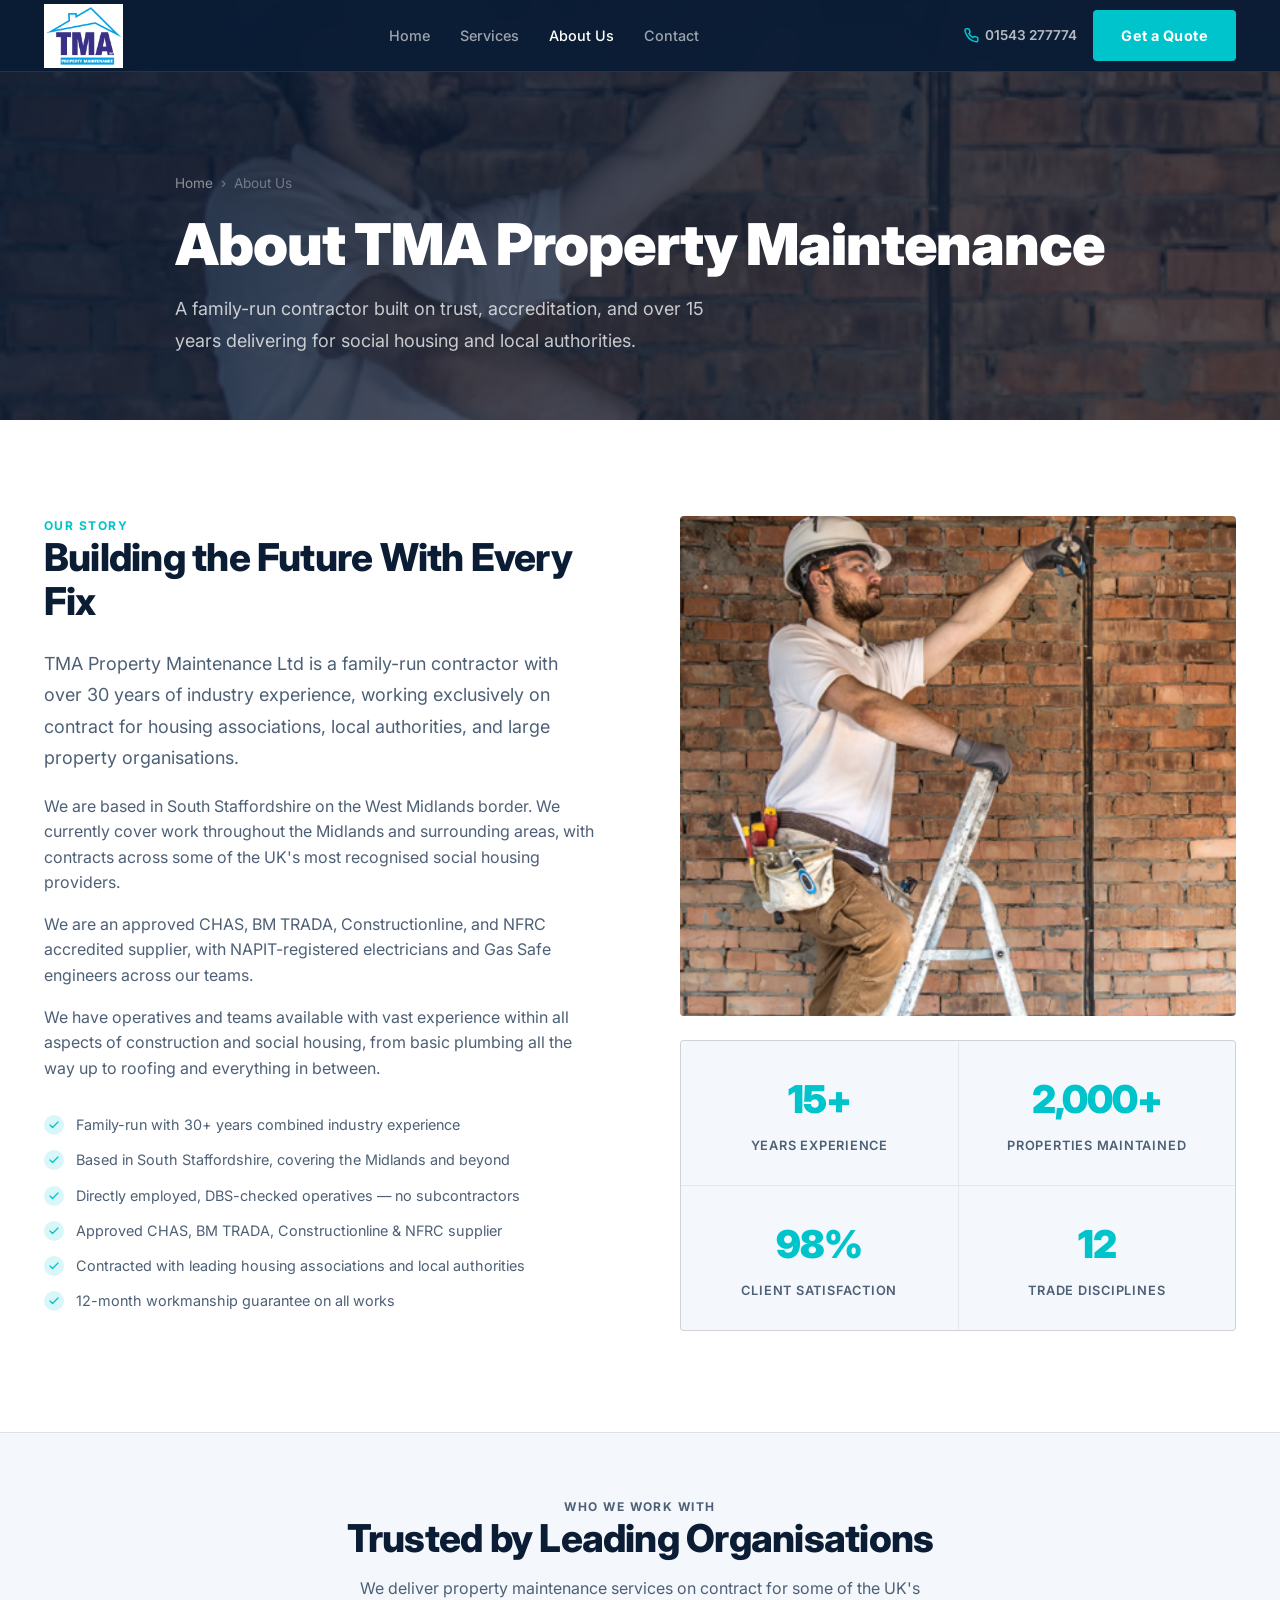
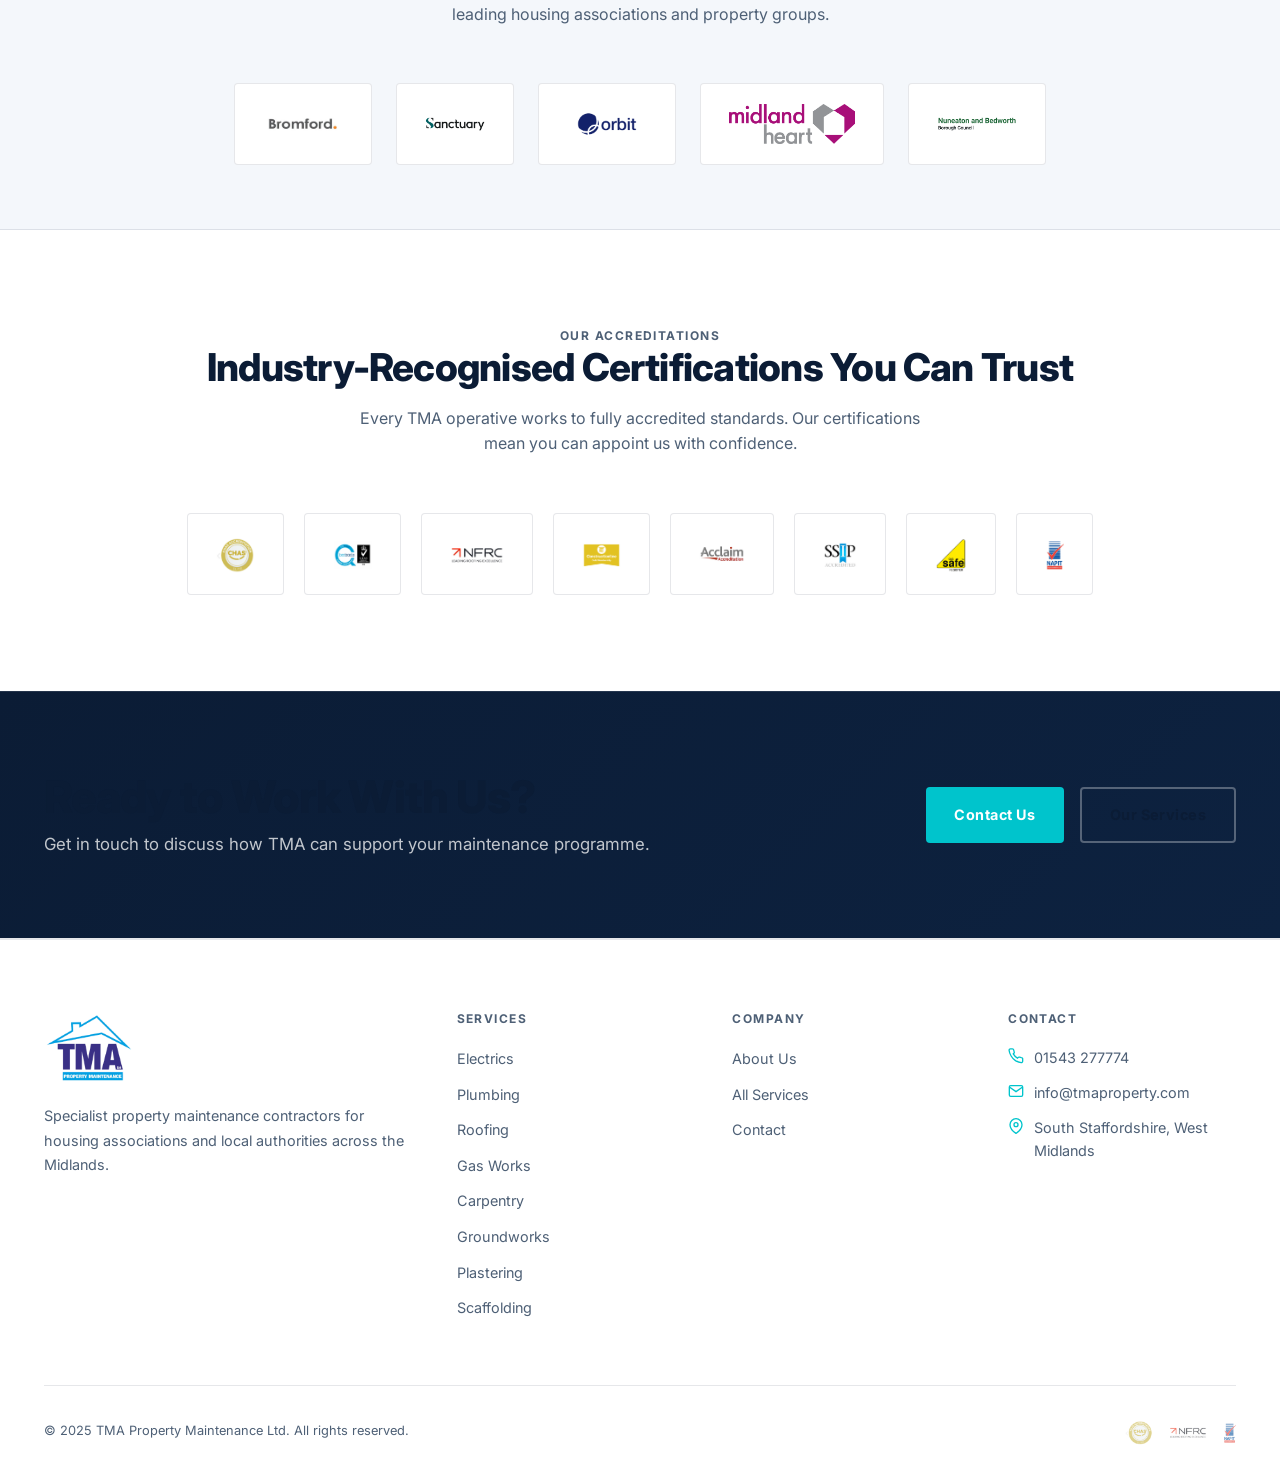
==== about.html @ b8781364 "Initial commit — TMA website redesign Professional redesign inspired by Morgan & Bond. White/navy co" ====
<!DOCTYPE html>
<html lang="en">
<head>
  <meta charset="UTF-8" />
  <meta name="viewport" content="width=device-width, initial-scale=1.0" />
  <title>About Us | TMA Property Maintenance</title>
  <meta name="description" content="TMA Property Maintenance — family-run specialists in social housing and local authority maintenance. Based in South Staffordshire, covering the Midlands." />
  <link rel="stylesheet" href="css/style.css" />
</head>
<body>

<!-- NAV -->
<nav class="nav">
  <div class="nav-inner">
    <a class="nav-logo" href="index.html">
      <img src="images/tma-logo-Ce4q3ohI.png" alt="TMA Property Maintenance" />
    </a>
    <div class="nav-links">
      <a href="index.html">Home</a>
      <a href="services.html">Services</a>
      <a href="about.html" class="active">About Us</a>
      <a href="contact.html">Contact</a>
    </div>
    <div class="nav-right">
      <a class="nav-phone" href="tel:01543277774">
        <svg width="15" height="15" viewBox="0 0 24 24" fill="none" stroke="currentColor" stroke-width="2.5"><path d="M22 16.92v3a2 2 0 0 1-2.18 2 19.79 19.79 0 0 1-8.63-3.07A19.5 19.5 0 0 1 4.69 12a19.79 19.79 0 0 1-3.07-8.67A2 2 0 0 1 3.6 1.27h3a2 2 0 0 1 2 1.72c.127.96.361 1.903.7 2.81a2 2 0 0 1-.45 2.11L7.91 8.85a16 16 0 0 0 6.29 6.29l.95-.95a2 2 0 0 1 2.11-.45c.907.339 1.85.573 2.81.7A2 2 0 0 1 22 16.92z"/></svg>
        01543 277774
      </a>
      <a href="contact.html" class="btn btn-primary">Get a Quote</a>
    </div>
    <button class="nav-hamburger" id="hamburger"><span></span><span></span><span></span></button>
  </div>
</nav>
<div class="mobile-menu" id="mobile-menu">
  <a href="index.html">Home</a>
  <a href="services.html">Services</a>
  <a href="about.html">About Us</a>
  <a href="contact.html">Contact</a>
  <a href="contact.html" class="btn btn-primary">Get a Quote</a>
</div>

<!-- PAGE HERO -->
<div class="page-hero">
  <div class="page-hero-bg" style="background-image:url('images/about-us-Dp_RcqhA.png'); background-position: center 20%;"></div>
  <div class="page-hero-overlay"></div>
  <div class="container">
    <div class="page-hero-content">
      <div class="breadcrumb">
        <a href="index.html">Home</a>
        <span>›</span>
        <span>About Us</span>
      </div>
      <h1>About TMA Property Maintenance</h1>
      <p class="lead" style="margin-top:16px; max-width:540px;">A family-run contractor built on trust, accreditation, and over 15 years delivering for social housing and local authorities.</p>
    </div>
  </div>
</div>

<!-- ABOUT CONTENT -->
<section class="section">
  <div class="container">
    <div class="about-grid">
      <div>
        <p class="label">Our Story</p>
        <h2 class="display-md" style="margin-bottom:24px;">Building the Future With Every Fix</h2>
        <p class="lead">TMA Property Maintenance Ltd is a family-run contractor with over 30 years of industry experience, working exclusively on contract for housing associations, local authorities, and large property organisations.</p>
        <p style="color:var(--text-muted); margin-top:20px;">We are based in South Staffordshire on the West Midlands border. We currently cover work throughout the Midlands and surrounding areas, with contracts across some of the UK's most recognised social housing providers.</p>
        <p style="color:var(--text-muted); margin-top:16px;">We are an approved CHAS, BM TRADA, Constructionline, and NFRC accredited supplier, with NAPIT-registered electricians and Gas Safe engineers across our teams.</p>
        <p style="color:var(--text-muted); margin-top:16px;">We have operatives and teams available with vast experience within all aspects of construction and social housing, from basic plumbing all the way up to roofing and everything in between.</p>

        <div class="check-list" style="margin-top:32px;">
          <li>Family-run with 30+ years combined industry experience</li>
          <li>Based in South Staffordshire, covering the Midlands and beyond</li>
          <li>Directly employed, DBS-checked operatives — no subcontractors</li>
          <li>Approved CHAS, BM TRADA, Constructionline &amp; NFRC supplier</li>
          <li>Contracted with leading housing associations and local authorities</li>
          <li>12-month workmanship guarantee on all works</li>
        </div>
      </div>
      <div>
        <div class="about-img">
          <img src="images/about-us-Dp_RcqhA.png" alt="TMA operative carrying out maintenance work" />
        </div>
        <!-- Stats underneath -->
        <div style="display:grid; grid-template-columns:1fr 1fr; gap:1px; background:var(--border); border:1px solid var(--border); border-radius:var(--radius); overflow:hidden; margin-top:24px;">
          <div style="background:var(--bg-alt); padding:28px 24px; text-align:center;">
            <div style="font-size:2.4rem; font-weight:900; color:var(--accent); letter-spacing:-0.03em;">15+</div>
            <div style="font-size:.8rem; font-weight:600; color:var(--text-muted); text-transform:uppercase; letter-spacing:.06em; margin-top:6px;">Years Experience</div>
          </div>
          <div style="background:var(--bg-alt); padding:28px 24px; text-align:center;">
            <div style="font-size:2.4rem; font-weight:900; color:var(--accent); letter-spacing:-0.03em;">2,000+</div>
            <div style="font-size:.8rem; font-weight:600; color:var(--text-muted); text-transform:uppercase; letter-spacing:.06em; margin-top:6px;">Properties Maintained</div>
          </div>
          <div style="background:var(--bg-alt); padding:28px 24px; text-align:center;">
            <div style="font-size:2.4rem; font-weight:900; color:var(--accent); letter-spacing:-0.03em;">98%</div>
            <div style="font-size:.8rem; font-weight:600; color:var(--text-muted); text-transform:uppercase; letter-spacing:.06em; margin-top:6px;">Client Satisfaction</div>
          </div>
          <div style="background:var(--bg-alt); padding:28px 24px; text-align:center;">
            <div style="font-size:2.4rem; font-weight:900; color:var(--accent); letter-spacing:-0.03em;">12</div>
            <div style="font-size:.8rem; font-weight:600; color:var(--text-muted); text-transform:uppercase; letter-spacing:.06em; margin-top:6px;">Trade Disciplines</div>
          </div>
        </div>
      </div>
    </div>
  </div>
</section>

<!-- WHO WE WORK WITH -->
<section class="section-sm" style="background:var(--bg-alt); border-top:1px solid var(--border); border-bottom:1px solid var(--border);">
  <div class="container">
    <div class="section-header centered">
      <p class="label">Who We Work With</p>
      <h2 class="display-md">Trusted by Leading Organisations</h2>
      <p>We deliver property maintenance services on contract for some of the UK's leading housing associations and property groups.</p>
    </div>
    <div style="display:flex; gap:24px; flex-wrap:wrap; justify-content:center; align-items:center; margin-top:48px;">
      <div class="accred-item"><img src="images/bromford-Bnw3CX1H.webp" alt="Bromford" /></div>
      <div class="accred-item"><img src="images/sanctuary-BnesyGfM.jpg" alt="Sanctuary Group" /></div>
      <div class="accred-item"><img src="images/orbit-B9R9b-02.png" alt="Orbit" /></div>
      <div class="accred-item"><img src="images/midland-heart-BrAoRGsY.png" alt="Midland Heart" /></div>
      <div class="accred-item"><img src="images/nuneaton-bedworth-90QXfGd8.jpg" alt="Nuneaton &amp; Bedworth Borough Council" /></div>
    </div>
  </div>
</section>

<!-- ACCREDITATIONS -->
<section class="section">
  <div class="container">
    <div class="section-header centered">
      <p class="label">Our Accreditations</p>
      <h2 class="display-md">Industry-Recognised Certifications You Can Trust</h2>
      <p>Every TMA operative works to fully accredited standards. Our certifications mean you can appoint us with confidence.</p>
    </div>
    <div class="accred-grid">
      <div class="accred-item"><img src="images/chas-Cvc4F8Mo.png" alt="CHAS" /></div>
      <div class="accred-item"><img src="images/bmtrada-Bm71jx8X.png" alt="BM Trada UKAS Certification" /></div>
      <div class="accred-item"><img src="images/nfrc-jTtckWEL.png" alt="NFRC Leading Roofing Excellence" /></div>
      <div class="accred-item"><img src="images/constructionline-CObIWfee.png" alt="Constructionline Gold" /></div>
      <div class="accred-item"><img src="images/acclaim-DE9Ad6VT.png" alt="Acclaim" /></div>
      <div class="accred-item"><img src="images/ssip-BkHv6YeZ.png" alt="SSIP" /></div>
      <div class="accred-item"><img src="images/gassafe-Bql8y3pY.png" alt="Gas Safe Registered" /></div>
      <div class="accred-item"><img src="images/napit-BFwmCKSb.png" alt="NAPIT Approved Electrician" /></div>
    </div>
  </div>
</section>

<!-- CTA -->
<div class="cta-banner">
  <div class="container">
    <div class="cta-banner-inner">
      <div>
        <h2>Ready to Work With Us?</h2>
        <p>Get in touch to discuss how TMA can support your maintenance programme.</p>
      </div>
      <div class="cta-btns">
        <a href="contact.html" class="btn btn-primary">Contact Us</a>
        <a href="services.html" class="btn btn-outline">Our Services</a>
      </div>
    </div>
  </div>
</div>

<!-- FOOTER -->
<footer class="footer">
  <div class="container">
    <div class="footer-grid">
      <div class="footer-brand">
        <img class="footer-logo" src="images/tma-logo-Ce4q3ohI.png" alt="TMA Property Maintenance" />
        <p>Specialist property maintenance contractors for housing associations and local authorities across the Midlands.</p>
      </div>
      <div class="footer-col">
        <h4>Services</h4>
        <ul>
          <li><a href="services/electrics.html">Electrics</a></li>
          <li><a href="services/plumbing.html">Plumbing</a></li>
          <li><a href="services/roofing.html">Roofing</a></li>
          <li><a href="services/gas-works.html">Gas Works</a></li>
          <li><a href="services/carpentry.html">Carpentry</a></li>
          <li><a href="services/groundworks.html">Groundworks</a></li>
          <li><a href="services/plastering.html">Plastering</a></li>
          <li><a href="services/scaffolding.html">Scaffolding</a></li>
        </ul>
      </div>
      <div class="footer-col">
        <h4>Company</h4>
        <ul>
          <li><a href="about.html">About Us</a></li>
          <li><a href="services.html">All Services</a></li>
          <li><a href="contact.html">Contact</a></li>
        </ul>
      </div>
      <div class="footer-col">
        <h4>Contact</h4>
        <div class="footer-contact-item">
          <svg width="16" height="16" viewBox="0 0 24 24" fill="none" stroke="currentColor" stroke-width="2"><path d="M22 16.92v3a2 2 0 0 1-2.18 2 19.79 19.79 0 0 1-8.63-3.07A19.5 19.5 0 0 1 4.69 12a19.79 19.79 0 0 1-3.07-8.67A2 2 0 0 1 3.6 1.27h3a2 2 0 0 1 2 1.72c.127.96.361 1.903.7 2.81a2 2 0 0 1-.45 2.11L7.91 8.85a16 16 0 0 0 6.29 6.29l.95-.95a2 2 0 0 1 2.11-.45c.907.339 1.85.573 2.81.7A2 2 0 0 1 22 16.92z"/></svg>
          <a href="tel:01543277774">01543 277774</a>
        </div>
        <div class="footer-contact-item">
          <svg width="16" height="16" viewBox="0 0 24 24" fill="none" stroke="currentColor" stroke-width="2"><path d="M4 4h16c1.1 0 2 .9 2 2v12c0 1.1-.9 2-2 2H4c-1.1 0-2-.9-2-2V6c0-1.1.9-2 2-2z"/><polyline points="22,6 12,13 2,6"/></svg>
          <a href="mailto:info@tmaproperty.com">info@tmaproperty.com</a>
        </div>
        <div class="footer-contact-item">
          <svg width="16" height="16" viewBox="0 0 24 24" fill="none" stroke="currentColor" stroke-width="2"><path d="M21 10c0 7-9 13-9 13s-9-6-9-13a9 9 0 0 1 18 0z"/><circle cx="12" cy="10" r="3"/></svg>
          <span>South Staffordshire, West Midlands</span>
        </div>
      </div>
    </div>
    <div class="footer-bottom">
      <p>&copy; 2025 TMA Property Maintenance Ltd. All rights reserved.</p>
      <div class="footer-accred">
        <img src="images/chas-Cvc4F8Mo.png" alt="CHAS" />
        <img src="images/nfrc-jTtckWEL.png" alt="NFRC" />
        <img src="images/napit-BFwmCKSb.png" alt="NAPIT" />
      </div>
    </div>
  </div>
</footer>

<script>
  document.getElementById('hamburger').addEventListener('click', () => document.getElementById('mobile-menu').classList.toggle('open'));
</script>
</body>
</html>
---- css/style.css ----
/* ============================================================
   TMA Property Maintenance — Global Stylesheet
   Professional: white/light sections, TMA navy blue text, teal accent
   ============================================================ */

@import url('https://fonts.googleapis.com/css2?family=Inter:wght@300;400;500;600;700;800;900&display=swap');

/* ── Reset & Base ─────────────────────────────────────── */
*, *::before, *::after { box-sizing: border-box; margin: 0; padding: 0; }

:root {
  --bg:          #ffffff;
  --bg-alt:      #f4f7fb;
  --bg-card:     #edf2f8;
  --bg-dark:     #0b1c35;
  --bg-dark-alt: #0d2240;
  --accent:      #00c4cc;
  --accent-dark: #008f97;
  --brand-blue:  #0b1c35;
  --text:        #0b1c35;
  --text-muted:  #4e6076;
  --text-light:  #ffffff;
  --border:      rgba(11,28,53,0.10);
  --border-dark: rgba(255,255,255,0.10);
  --nav-h:       72px;
  --radius:      4px;
  --max-w:       1240px;
  --font:        'Inter', system-ui, -apple-system, sans-serif;
}

html { scroll-behavior: smooth; }

body {
  font-family: var(--font);
  background: var(--bg);
  color: var(--text);
  font-size: 16px;
  line-height: 1.6;
  -webkit-font-smoothing: antialiased;
}

/* ── Force white bg sections inherit correctly ─────── */
section, .section, .section-sm { background: var(--bg); }

img { display: block; max-width: 100%; }
a  { color: inherit; text-decoration: none; }
ul { list-style: none; }

/* ── Typography ─────────────────────────────────────── */
h1,h2,h3,h4,h5 { font-weight: 800; line-height: 1.15; letter-spacing: -0.02em; }

.display-xl { font-size: clamp(2rem, 3.8vw, 3.6rem); font-weight: 900; letter-spacing: -0.03em; }
.display-lg { font-size: clamp(1.8rem, 3.2vw, 2.8rem); font-weight: 800; }
.display-md { font-size: clamp(1.6rem, 3vw, 2.4rem); font-weight: 800; }
.label      { font-size: .75rem; font-weight: 700; letter-spacing: .12em; text-transform: uppercase; color: var(--accent); }
.lead       { font-size: 1.125rem; color: var(--text-muted); line-height: 1.75; }

/* ── Layout ─────────────────────────────────────────── */
.container  { max-width: var(--max-w); margin: 0 auto; padding: 0 24px; }
.section    { padding: 96px 0; }
.section-sm { padding: 64px 0; }
.grid-2     { display: grid; grid-template-columns: 1fr 1fr; gap: 48px; align-items: center; }
.grid-3     { display: grid; grid-template-columns: repeat(3,1fr); gap: 32px; }
.grid-4     { display: grid; grid-template-columns: repeat(4,1fr); gap: 24px; }

/* ── Buttons ─────────────────────────────────────────── */
.btn {
  display: inline-flex; align-items: center; gap: 8px;
  padding: 14px 28px; border-radius: var(--radius);
  font-weight: 700; font-size: .9rem; letter-spacing: .03em;
  cursor: pointer; border: none; transition: all .2s;
  white-space: nowrap;
}
.btn-primary {
  background: var(--accent); color: #fff;
}
.btn-primary:hover { background: var(--accent-dark); }

.btn-outline {
  background: transparent; color: var(--text);
  border: 2px solid rgba(255,255,255,0.3);
}
.btn-outline:hover { border-color: var(--accent); color: var(--accent); }

.btn-ghost {
  background: transparent; color: var(--accent);
  border: 2px solid var(--accent);
}
.btn-ghost:hover { background: var(--accent); color: #fff; }

.btn-dark {
  background: var(--bg-alt); color: var(--text);
  border: 1px solid var(--border);
}
.btn-dark:hover { border-color: var(--accent); color: var(--accent); }

/* ── Navigation ─────────────────────────────────────── */
.nav {
  position: fixed; top: 0; left: 0; right: 0; z-index: 1000;
  height: var(--nav-h);
  background: rgba(11,28,53,.97);
  backdrop-filter: blur(12px);
  border-bottom: 1px solid var(--border-dark);
  transition: background .3s;
}
.nav-inner {
  display: flex; align-items: center; justify-content: space-between;
  height: 100%; max-width: var(--max-w); margin: 0 auto; padding: 0 24px;
}
.nav-logo img { height: 64px; width: auto; }
.nav-links {
  display: flex; gap: 2px; align-items: center;
}
.nav-links a {
  padding: 8px 14px; border-radius: var(--radius);
  font-size: .9rem; font-weight: 500; color: rgba(255,255,255,0.6);
  transition: color .2s;
  position: relative;
}
.nav-links a:hover, .nav-links a.active { color: #ffffff; }
.nav-right {
  display: flex; align-items: center; gap: 16px;
}
.nav-phone {
  font-size: .85rem; font-weight: 600; color: rgba(255,255,255,0.7);
  display: flex; align-items: center; gap: 6px;
}
.nav-phone svg { color: var(--accent); }
.nav-phone:hover { color: #ffffff; }

/* Mobile nav */
.nav-hamburger {
  display: none; flex-direction: column; gap: 5px;
  background: none; border: none; cursor: pointer; padding: 4px;
}
.nav-hamburger span { display: block; width: 22px; height: 2px; background: #fff; border-radius: 2px; transition: all .3s; }

.mobile-menu {
  display: none; position: fixed; top: var(--nav-h); left: 0; right: 0;
  background: var(--bg-dark); border-bottom: 1px solid var(--border-dark);
  padding: 24px; z-index: 999; flex-direction: column; gap: 4px;
}
.mobile-menu.open { display: flex; }
.mobile-menu a {
  padding: 12px 16px; border-radius: var(--radius);
  font-weight: 500; color: rgba(255,255,255,0.7);
  border: 1px solid transparent;
}
.mobile-menu a:hover { color: #fff; border-color: var(--border-dark); }
.mobile-menu .btn { margin-top: 12px; justify-content: center; }

/* ── Page Hero ───────────────────────────────────────── */
.page-hero {
  position: relative; padding-top: var(--nav-h);
  min-height: 420px; display: flex; align-items: flex-end;
  overflow: hidden;
}
.page-hero-bg {
  position: absolute; inset: 0;
  background-size: cover; background-position: center;
}
.page-hero-overlay {
  position: absolute; inset: 0;
  background: linear-gradient(135deg, rgba(11,28,53,.88) 0%, rgba(11,28,53,.65) 100%);
}
.page-hero-content {
  position: relative; z-index: 2;
  padding: 80px 0 64px; color: #fff;
}
.page-hero h1 { font-size: clamp(2.2rem, 4.5vw, 3.6rem); font-weight: 900; color: #fff; }
.page-hero .lead { color: rgba(255,255,255,0.75); }

.breadcrumb {
  display: flex; align-items: center; gap: 8px;
  font-size: .85rem; color: rgba(255,255,255,0.5); margin-bottom: 16px;
}
.breadcrumb a { color: rgba(255,255,255,0.5); }
.breadcrumb a:hover { color: var(--accent); }
.breadcrumb span { color: rgba(255,255,255,0.35); }

/* ── Home Hero ───────────────────────────────────────── */
.home-hero {
  position: relative;
  min-height: 90vh;
  display: flex; align-items: center;
  overflow: hidden;
  padding-top: var(--nav-h);
}
.home-hero-bg {
  position: absolute; inset: 0;
  background-image: url('../images/home-hero-B3lv0VZS.jpg');
  background-size: cover; background-position: center center;
}
.home-hero-overlay {
  position: absolute; inset: 0;
  background: linear-gradient(
    110deg,
    rgba(11,28,53,.88) 0%,
    rgba(11,28,53,.72) 55%,
    rgba(11,28,53,.45) 100%
  );
}
.home-hero-content {
  position: relative; z-index: 2;
  max-width: 660px;
}
.home-hero-content h1 { margin-bottom: 16px; color: #fff; }
.home-hero-content .lead { margin-bottom: 12px; max-width: 500px; color: rgba(255,255,255,0.8); }
.hero-tagline {
  display: inline-block;
  font-size: .72rem; font-weight: 700; letter-spacing: .14em; text-transform: uppercase;
  color: var(--accent);
  border: 1px solid rgba(0,196,204,.4);
  border-radius: 2px;
  padding: 4px 10px;
  margin-bottom: 24px;
}
.hero-ctas { display: flex; gap: 16px; flex-wrap: wrap; }
.hero-stats {
  display: flex; gap: 28px; margin-top: 52px; padding-top: 40px;
  border-top: 1px solid rgba(255,255,255,0.15);
  flex-wrap: nowrap;
}
.hero-stat-num {
  font-size: 1.7rem; font-weight: 900; color: var(--accent);
  line-height: 1; letter-spacing: -0.03em; white-space: nowrap;
}
.hero-stat-label { font-size: .68rem; color: rgba(255,255,255,0.65); margin-top: 4px; font-weight: 600; text-transform: uppercase; letter-spacing: .05em; white-space: nowrap; }

/* ── Marquee (partner logos) ────────────────────────── */
.marquee-section {
  background: var(--bg-alt);
  border-top: 1px solid var(--border);
  border-bottom: 1px solid var(--border);
  padding: 40px 0;
}
.marquee-label {
  text-align: center; font-size: .75rem; font-weight: 700;
  letter-spacing: .12em; text-transform: uppercase; color: var(--text-muted);
  margin-bottom: 32px;
}
/* Constrained viewport — logos only scroll within this box */
.marquee-viewport {
  max-width: 860px;
  margin: 0 auto;
  overflow: hidden;
  /* Fade edges so logos dissolve in/out cleanly */
  -webkit-mask-image: linear-gradient(to right, transparent 0%, black 12%, black 88%, transparent 100%);
          mask-image: linear-gradient(to right, transparent 0%, black 12%, black 88%, transparent 100%);
}
.marquee-track {
  display: flex; gap: 56px; align-items: center;
  animation: marquee 22s linear infinite;
  width: max-content;
}
.marquee-track img {
  height: 52px; width: auto; max-width: 180px; object-fit: contain;
  opacity: .9; transition: opacity .2s; flex-shrink: 0;
}
.marquee-track img:hover { opacity: 1; }
@keyframes marquee {
  from { transform: translateX(0); }
  to   { transform: translateX(-50%); }
}

/* ── Stats Strip ────────────────────────────────────── */
.stats-strip {
  background: var(--bg-dark);
  border-top: 1px solid var(--border-dark);
  border-bottom: 1px solid var(--border-dark);
  padding: 64px 0;
}
.stats-grid {
  display: grid; grid-template-columns: repeat(4,1fr);
  gap: 0;
}
.stat-item {
  text-align: center; padding: 32px 24px;
  border-right: 1px solid var(--border-dark);
}
.stat-item:last-child { border-right: none; }
.stat-num {
  font-size: clamp(2.8rem, 5vw, 4.5rem); font-weight: 900;
  color: var(--accent); line-height: 1; letter-spacing: -0.04em;
  display: block;
}
.stat-label { font-size: .8rem; font-weight: 600; color: rgba(255,255,255,0.55); margin-top: 8px; text-transform: uppercase; letter-spacing: .08em; }

/* ── Services Section ───────────────────────────────── */
.services-grid {
  display: grid;
  grid-template-columns: repeat(3, 1fr);
  gap: 1px;
  background: var(--border);
  border: 1px solid var(--border);
  border-radius: var(--radius);
  overflow: hidden;
}
.service-card {
  background: #fff;
  padding: 36px 32px;
  transition: background .2s, box-shadow .2s;
  display: flex; flex-direction: column;
}
.service-card:hover { background: var(--bg-alt); }
.service-card-icon {
  width: 48px; height: 48px;
  background: rgba(0,196,204,.12);
  border-radius: var(--radius);
  display: flex; align-items: center; justify-content: center;
  margin-bottom: 20px;
}
.service-card-icon svg { width: 24px; height: 24px; color: var(--accent); }
.service-card h3 { font-size: 1.1rem; font-weight: 700; margin-bottom: 10px; color: var(--text); }
.service-card p  { font-size: .9rem; color: var(--text-muted); line-height: 1.6; flex: 1; }
.service-card-link {
  display: inline-flex; align-items: center; gap: 6px;
  margin-top: 20px; font-size: .85rem; font-weight: 600;
  color: var(--accent); transition: gap .2s;
}
.service-card:hover .service-card-link { gap: 10px; }

/* ── About / Split Section ──────────────────────────── */
.split-section { display: grid; grid-template-columns: 1fr 1fr; gap: 0; }
.split-image {
  position: relative; min-height: 480px; overflow: hidden;
  display: flex; align-items: center; justify-content: center;
  background: var(--bg-alt);
}
.split-image img {
  width: 100%; height: 100%; object-fit: cover; object-position: center top;
  max-height: 520px;
}
.split-content {
  background: var(--bg-alt); padding: 80px 56px;
  display: flex; flex-direction: column; justify-content: center;
}
.split-content .label { margin-bottom: 16px; }
.split-content h2 { margin-bottom: 24px; color: var(--text); }
.split-content p  { color: var(--text-muted); margin-bottom: 16px; }
.check-list { margin: 24px 0; display: flex; flex-direction: column; gap: 12px; }
.check-list li {
  display: flex; align-items: flex-start; gap: 12px;
  font-size: .9rem; color: var(--text-muted);
}
.check-list li::before {
  content: ''; display: block; width: 20px; height: 20px; flex-shrink: 0;
  background: rgba(0,196,204,.15); border-radius: 50%;
  background-image: url("data:image/svg+xml,%3Csvg xmlns='http://www.w3.org/2000/svg' viewBox='0 0 24 24' fill='none' stroke='%2300c4cc' stroke-width='2.5' stroke-linecap='round' stroke-linejoin='round'%3E%3Cpolyline points='20 6 9 17 4 12'/%3E%3C/svg%3E");
  background-repeat: no-repeat; background-position: center; background-size: 12px;
  margin-top: 2px;
}

/* ── Accreditations ─────────────────────────────────── */
.accred-grid {
  display: flex; flex-wrap: wrap; gap: 20px;
  align-items: center; justify-content: center;
}
.accred-item {
  background: #fff; border: 1px solid var(--border);
  border-radius: var(--radius); padding: 20px 28px;
  display: flex; align-items: center; justify-content: center;
  transition: border-color .2s, box-shadow .2s;
}
.accred-item:hover { border-color: var(--accent); box-shadow: 0 2px 12px rgba(0,196,204,.12); }
.accred-item img { height: 40px; width: auto; object-fit: contain; }

/* ── CTA Banner ─────────────────────────────────────── */
.cta-banner {
  background: linear-gradient(135deg, var(--bg-dark) 0%, var(--bg-dark-alt) 100%);
  border-top: 1px solid var(--border-dark);
  padding: 80px 0;
}
.cta-banner-inner {
  display: flex; align-items: center; justify-content: space-between;
  gap: 40px; flex-wrap: wrap;
}
.cta-banner h2 { font-size: clamp(1.8rem, 3.5vw, 2.8rem); }
.cta-banner p  { color: rgba(255,255,255,.75); margin-top: 8px; font-size: 1.05rem; }
.cta-btns { display: flex; gap: 16px; flex-shrink: 0; flex-wrap: wrap; }

/* ── Footer ─────────────────────────────────────────── */
.footer {
  background: #ffffff;
  border-top: 2px solid var(--border);
  padding: 72px 0 32px;
}
.footer-grid {
  display: grid;
  grid-template-columns: 1.6fr 1fr 1fr 1fr;
  gap: 48px; margin-bottom: 64px;
}
.footer-brand p { color: var(--text-muted); font-size: .9rem; margin-top: 16px; line-height: 1.7; }
.footer-logo { height: 72px; width: auto; max-width: 220px; margin-bottom: 20px; display: block; }
.footer-col h4 { font-size: .75rem; font-weight: 700; letter-spacing: .12em; text-transform: uppercase; color: var(--text-muted); margin-bottom: 20px; }
.footer-col ul { display: flex; flex-direction: column; gap: 10px; }
.footer-col ul a { font-size: .9rem; color: var(--text-muted); transition: color .2s; }
.footer-col ul a:hover { color: var(--accent); }
.footer-contact-item {
  display: flex; align-items: flex-start; gap: 10px;
  font-size: .9rem; color: var(--text-muted); margin-bottom: 12px;
}
.footer-contact-item svg { color: var(--accent); flex-shrink: 0; margin-top: 2px; }
.footer-contact-item a { color: var(--text-muted); }
.footer-contact-item a:hover { color: var(--accent); }
.footer-bottom {
  border-top: 1px solid var(--border); padding-top: 32px;
  display: flex; align-items: center; justify-content: space-between;
  flex-wrap: wrap; gap: 16px;
}
.footer-bottom p { font-size: .8rem; color: var(--text-muted); }
.footer-accred {
  display: flex; gap: 16px; align-items: center;
}
.footer-accred img { height: 28px; width: auto; opacity: .65; }

/* ── Service Sub-page ───────────────────────────────── */
.service-hero {
  padding-top: var(--nav-h);
  background: linear-gradient(135deg, var(--bg-dark) 0%, var(--bg-dark-alt) 100%);
  border-bottom: 1px solid var(--border-dark);
  padding-bottom: 64px;
  color: #fff;
}
.service-hero .breadcrumb a,
.service-hero .breadcrumb span { color: rgba(255,255,255,.55); }
.service-hero .breadcrumb a:hover { color: var(--accent); }
.service-hero .lead { color: rgba(255,255,255,.7); }
.service-hero .container { padding-top: 64px; }
.service-hero h1 { margin-bottom: 20px; }
.service-hero .lead { max-width: 680px; }

.service-content { padding: 80px 0; }
.service-layout { display: grid; grid-template-columns: 1fr 380px; gap: 64px; align-items: start; }

.works-grid {
  display: grid; grid-template-columns: 1fr 1fr;
  gap: 1px; background: var(--border);
  border: 1px solid var(--border); border-radius: var(--radius);
  overflow: hidden; margin: 32px 0;
}
.work-item {
  background: #fff; padding: 18px 22px;
  font-size: .9rem; color: var(--text-muted);
  display: flex; align-items: center; gap: 10px;
}
.work-item::before {
  content: ''; width: 6px; height: 6px; border-radius: 50%;
  background: var(--accent); flex-shrink: 0;
}

.sidebar-card {
  background: var(--bg-alt); border: 1px solid var(--border);
  border-radius: var(--radius); padding: 36px;
  position: sticky; top: calc(var(--nav-h) + 24px);
}
.sidebar-card h3 { font-size: 1.1rem; margin-bottom: 16px; }
.sidebar-card p  { font-size: .9rem; color: var(--text-muted); margin-bottom: 24px; }
.sidebar-highlights { display: flex; flex-direction: column; gap: 12px; margin: 24px 0; }
.sidebar-highlight {
  display: flex; align-items: flex-start; gap: 10px;
  font-size: .85rem; color: var(--text-muted);
}
.sidebar-highlight::before {
  content: '✓'; color: var(--accent); font-weight: 700; flex-shrink: 0;
}

/* FAQ */
.faq-list { display: flex; flex-direction: column; gap: 1px; background: var(--border); border: 1px solid var(--border); border-radius: var(--radius); overflow: hidden; margin-top: 32px; }
.faq-item { background: #fff; }
.faq-question {
  width: 100%; text-align: left; background: none; border: none; cursor: pointer;
  padding: 22px 24px; display: flex; align-items: center; justify-content: space-between;
  font-size: .95rem; font-weight: 600; color: var(--text);
  transition: color .2s;
}
.faq-question:hover { color: var(--accent); }
.faq-question svg { width: 18px; height: 18px; transition: transform .3s; flex-shrink: 0; }
.faq-item.open .faq-question svg { transform: rotate(180deg); }
.faq-answer {
  max-height: 0; overflow: hidden; transition: max-height .3s ease;
}
.faq-answer-inner { padding: 0 24px 22px; font-size: .9rem; color: var(--text-muted); line-height: 1.7; }
.faq-item.open .faq-answer { max-height: 300px; }

/* ── Contact Page ───────────────────────────────────── */
.contact-grid { display: grid; grid-template-columns: 1fr 380px; gap: 48px; align-items: start; }
.contact-form { display: flex; flex-direction: column; gap: 20px; }
.form-row { display: grid; grid-template-columns: 1fr 1fr; gap: 20px; }
.field { display: flex; flex-direction: column; gap: 8px; }
.field label { font-size: .85rem; font-weight: 600; color: var(--text-muted); }
.field input, .field textarea, .field select {
  background: var(--bg-alt); border: 1px solid var(--border);
  border-radius: var(--radius); padding: 14px 16px;
  color: var(--text); font-family: var(--font); font-size: .9rem;
  transition: border-color .2s; outline: none;
}
.field input:focus, .field textarea:focus, .field select:focus { border-color: var(--accent); }
.field textarea { resize: vertical; min-height: 140px; }
.field select option { background: var(--bg-alt); }

.contact-info-card {
  background: var(--bg-alt); border: 1px solid var(--border);
  border-radius: var(--radius); padding: 40px;
  position: sticky; top: calc(var(--nav-h) + 24px);
}
.contact-info-card h3 { font-size: 1.3rem; margin-bottom: 8px; color: var(--text); }
.contact-info-card > p { color: var(--text-muted); font-size: .9rem; margin-bottom: 32px; }
.contact-detail {
  display: flex; align-items: flex-start; gap: 14px;
  margin-bottom: 24px;
}
.contact-detail-icon {
  width: 40px; height: 40px; border-radius: var(--radius);
  background: rgba(0,196,204,.1); display: flex; align-items: center; justify-content: center;
  flex-shrink: 0;
}
.contact-detail-icon svg { width: 18px; height: 18px; color: var(--accent); }
.contact-detail-text strong { display: block; font-size: .85rem; font-weight: 700; margin-bottom: 2px; }
.contact-detail-text span { font-size: .9rem; color: var(--text-muted); }

/* ── Section Header ─────────────────────────────────── */
.section-header { margin-bottom: 56px; }
.section-header .label { margin-bottom: 12px; }
.section-header h2 { margin-bottom: 16px; }
.section-header p  { max-width: 600px; color: var(--text-muted); }
.section-header.centered { text-align: center; }
.section-header.centered p { margin: 0 auto; }

/* ── About Page ─────────────────────────────────────── */
.about-grid { display: grid; grid-template-columns: 1fr 1fr; gap: 80px; align-items: start; }
.about-img { border-radius: var(--radius); overflow: hidden; }
.about-img img { width: 100%; height: 500px; object-fit: cover; }

/* ── Responsive ─────────────────────────────────────── */
@media (max-width: 1024px) {
  .grid-4        { grid-template-columns: repeat(2, 1fr); }
  .stats-grid    { grid-template-columns: repeat(4, 1fr); }
  .stat-item     { border-right: 1px solid var(--border-dark); border-bottom: none; }
  .stat-item:last-child { border-right: none; }
  .footer-grid   { grid-template-columns: 1fr 1fr; gap: 40px; }
  .service-layout { grid-template-columns: 1fr; }
  .sidebar-card  { position: static; }
  .contact-grid  { grid-template-columns: 1fr; }
  .contact-info-card { position: static; }
  .split-section { grid-template-columns: 1fr; }
  .split-image   { min-height: 360px; }
  .split-content { padding: 60px 40px; }
  .about-grid    { grid-template-columns: 1fr; }
}

@media (max-width: 768px) {
  :root { --nav-h: 64px; }
  .section   { padding: 64px 0; }
  .section-sm { padding: 48px 0; }
  .services-grid { grid-template-columns: 1fr; }
  .grid-3    { grid-template-columns: 1fr; }
  .grid-2    { grid-template-columns: 1fr; }
  .form-row  { grid-template-columns: 1fr; }
  .works-grid { grid-template-columns: 1fr; }
  .nav-links, .nav-phone { display: none; }
  .nav-hamburger { display: flex; }
  .footer-grid { grid-template-columns: 1fr; gap: 32px; }
  .cta-banner-inner { flex-direction: column; text-align: center; }
  .hero-stats { gap: 24px; }
  .hero-ctas  { flex-direction: column; }
  .footer-bottom { flex-direction: column; text-align: center; }
}

@media (max-width: 480px) {
  .container { padding: 0 16px; }
  .stats-grid { grid-template-columns: 1fr 1fr; }
}
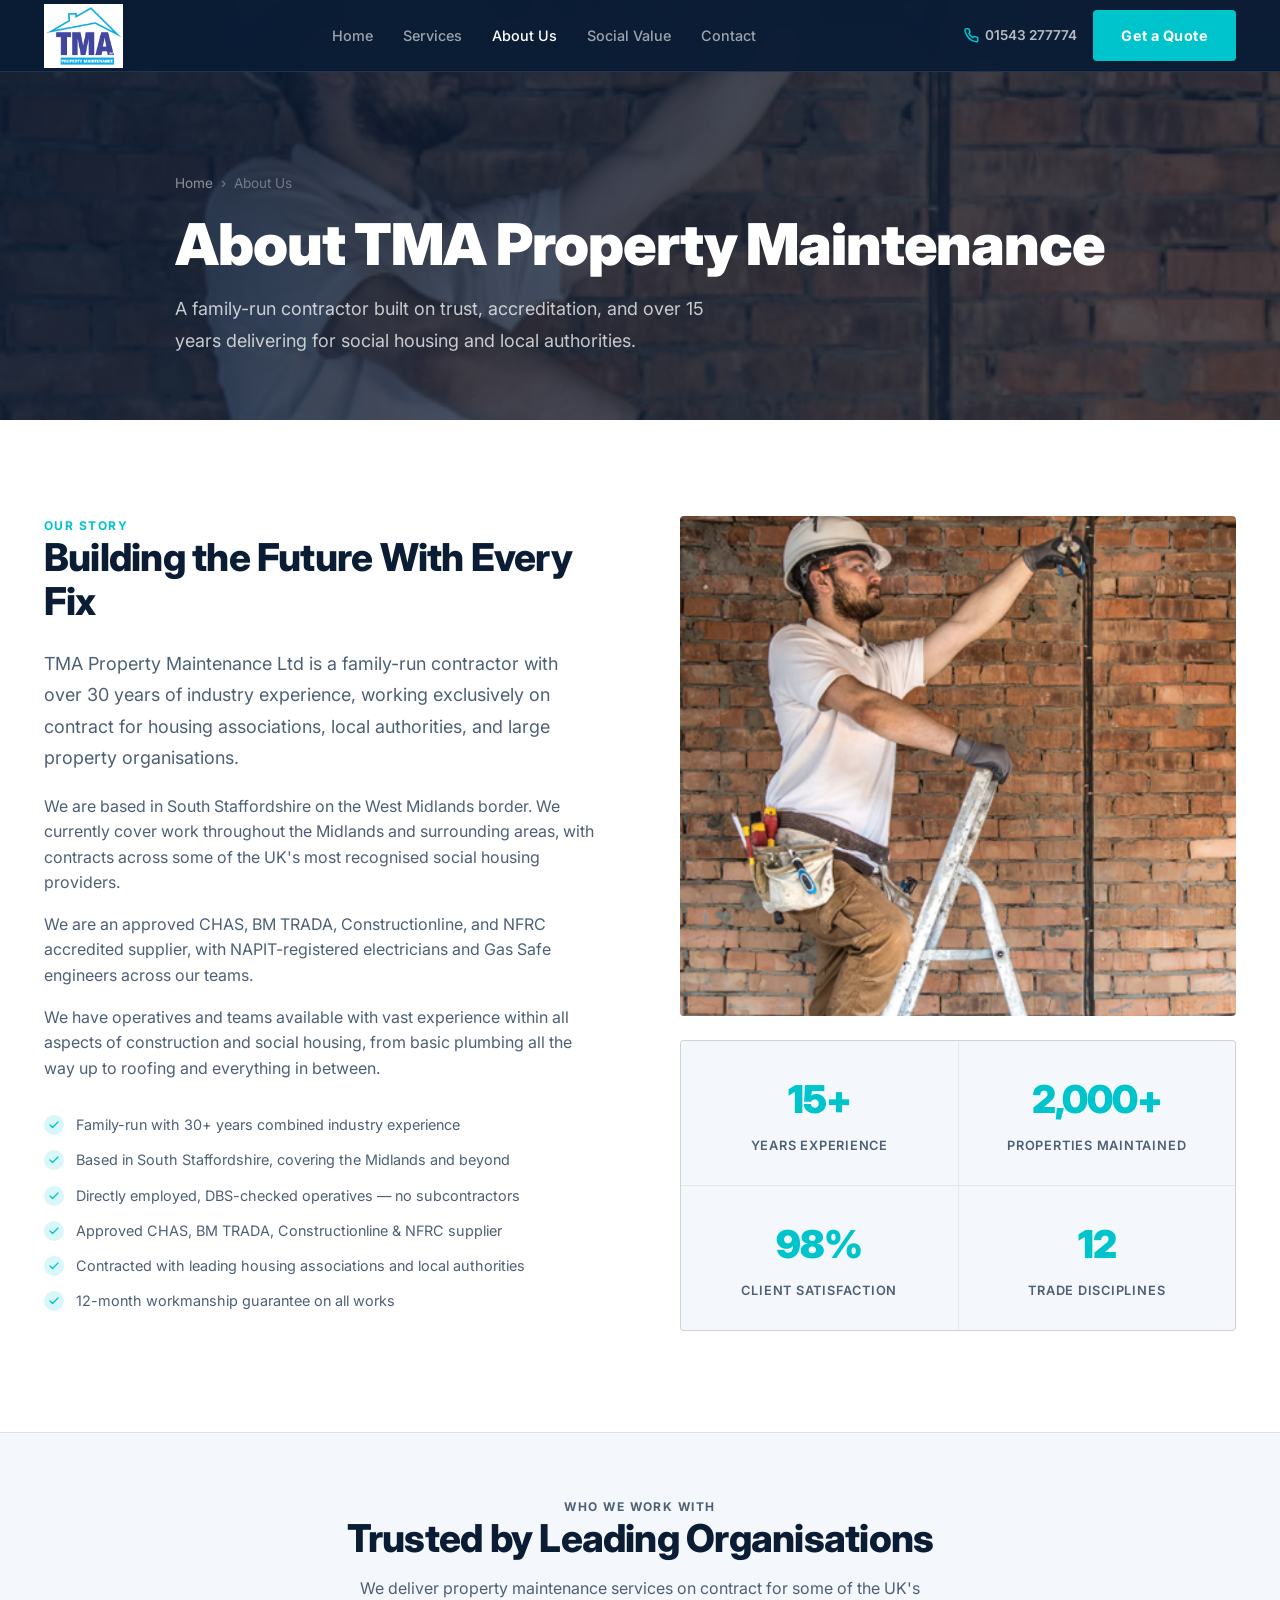
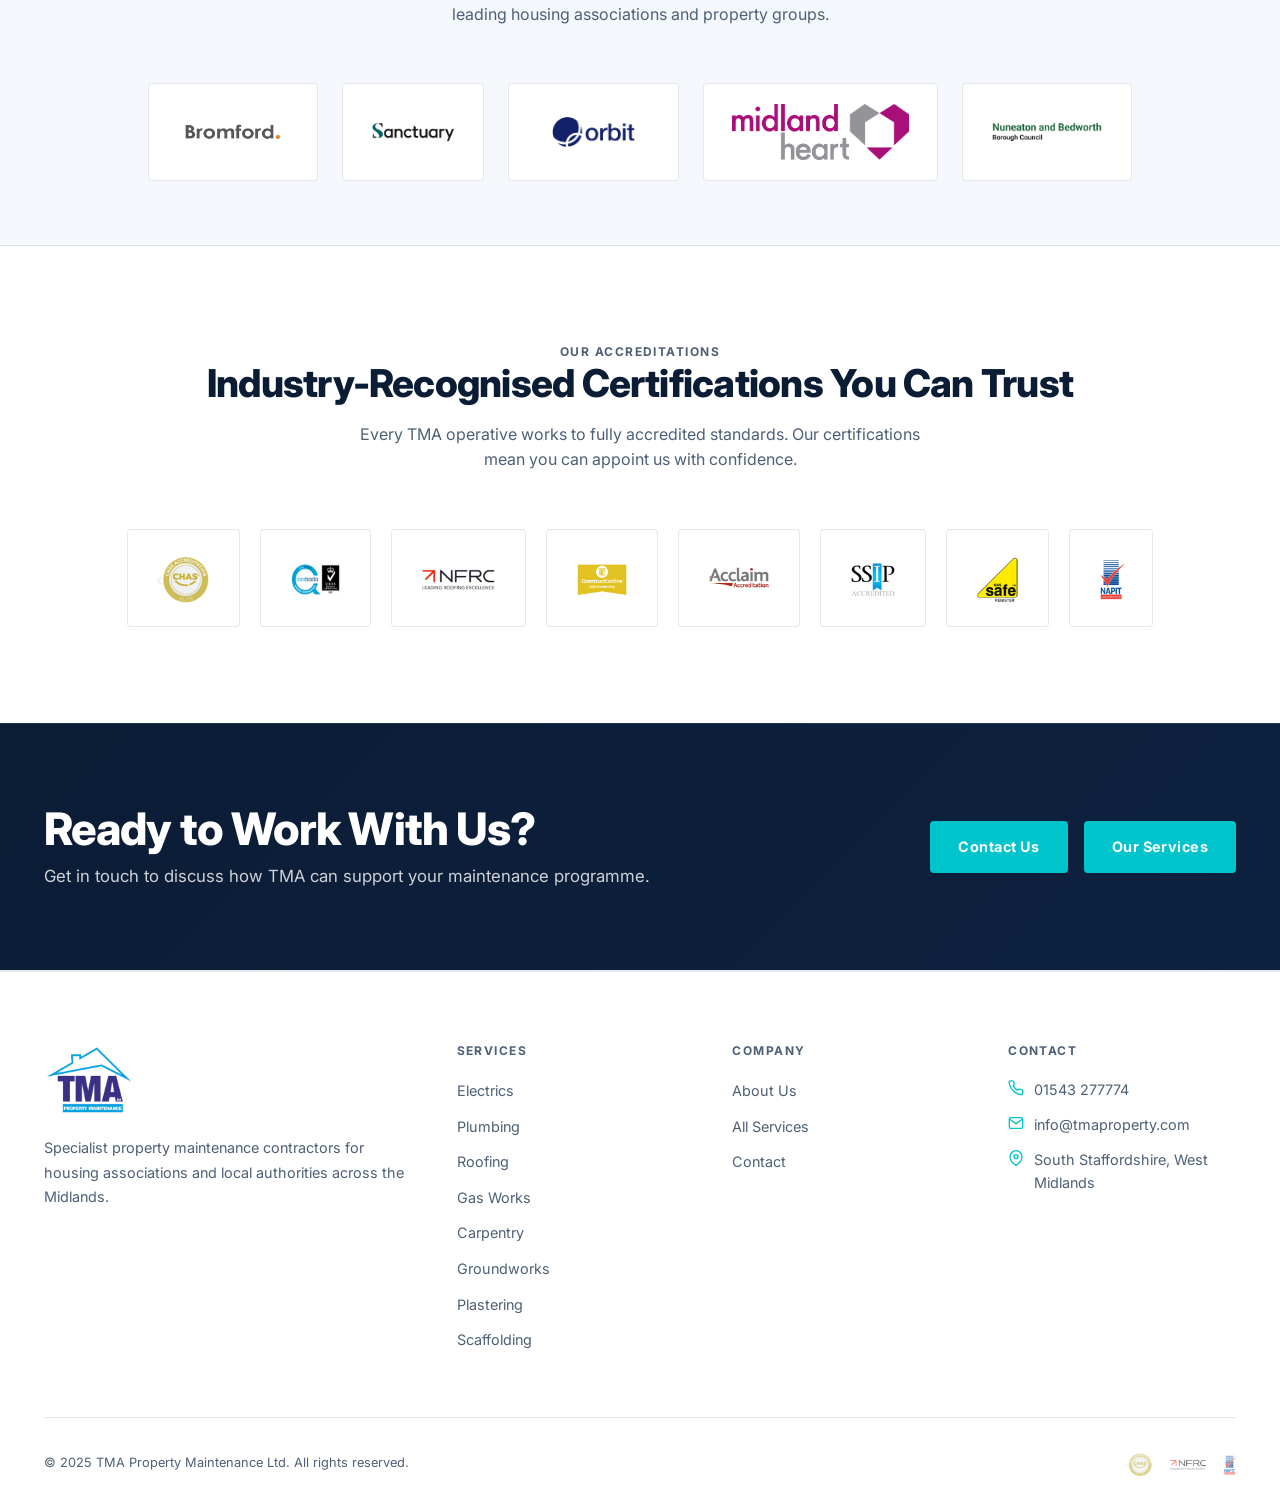
==== commit fc3e2f26: "Add social values page, fix logo blend, accreds reposition, CTA fixes - Add social-values.html: 6-pi" ====
--- a/about.html
+++ b/about.html
@@ -19,6 +19,7 @@
       <a href="index.html">Home</a>
       <a href="services.html">Services</a>
       <a href="about.html" class="active">About Us</a>
+      <a href="social-values.html">Social Value</a>
       <a href="contact.html">Contact</a>
     </div>
     <div class="nav-right">
@@ -35,6 +36,7 @@
   <a href="index.html">Home</a>
   <a href="services.html">Services</a>
   <a href="about.html">About Us</a>
+  <a href="social-values.html">Social Value</a>
   <a href="contact.html">Contact</a>
   <a href="contact.html" class="btn btn-primary">Get a Quote</a>
 </div>
@@ -154,7 +156,7 @@
       </div>
       <div class="cta-btns">
         <a href="contact.html" class="btn btn-primary">Contact Us</a>
-        <a href="services.html" class="btn btn-outline">Our Services</a>
+        <a href="services.html" class="btn btn-primary">Our Services</a>
       </div>
     </div>
   </div>
--- a/css/style.css
+++ b/css/style.css
@@ -107,7 +107,7 @@
   display: flex; align-items: center; justify-content: space-between;
   height: 100%; max-width: var(--max-w); margin: 0 auto; padding: 0 24px;
 }
-.nav-logo img { height: 64px; width: auto; }
+.nav-logo img { height: 64px; width: auto; mix-blend-mode: screen; }
 .nav-links {
   display: flex; gap: 2px; align-items: center;
 }
@@ -363,7 +363,7 @@
   transition: border-color .2s, box-shadow .2s;
 }
 .accred-item:hover { border-color: var(--accent); box-shadow: 0 2px 12px rgba(0,196,204,.12); }
-.accred-item img { height: 40px; width: auto; object-fit: contain; }
+.accred-item img { height: 56px; width: auto; object-fit: contain; }
 
 /* ── CTA Banner ─────────────────────────────────────── */
 .cta-banner {
@@ -375,8 +375,8 @@
   display: flex; align-items: center; justify-content: space-between;
   gap: 40px; flex-wrap: wrap;
 }
-.cta-banner h2 { font-size: clamp(1.8rem, 3.5vw, 2.8rem); }
-.cta-banner p  { color: rgba(255,255,255,.75); margin-top: 8px; font-size: 1.05rem; }
+.cta-banner h2 { font-size: clamp(1.8rem, 3.5vw, 2.8rem); color: #ffffff; }
+.cta-banner p  { color: rgba(255,255,255,.8); margin-top: 8px; font-size: 1.05rem; }
 .cta-btns { display: flex; gap: 16px; flex-shrink: 0; flex-wrap: wrap; }
 
 /* ── Footer ─────────────────────────────────────────── */
@@ -571,3 +571,35 @@
   .container { padding: 0 16px; }
   .stats-grid { grid-template-columns: 1fr 1fr; }
 }
+
+/* ── Hero entrance animations ────────────────────────── */
+@keyframes heroFadeUp {
+  from { opacity: 0; transform: translateY(28px); }
+  to   { opacity: 1; transform: translateY(0); }
+}
+
+.home-hero-content h1 {
+  opacity: 0;
+  animation: heroFadeUp .85s cubic-bezier(.22,.61,.36,1) forwards;
+  animation-delay: .15s;
+}
+.home-hero-content .lead {
+  opacity: 0;
+  animation: heroFadeUp .75s cubic-bezier(.22,.61,.36,1) forwards;
+  animation-delay: .45s;
+}
+.home-hero-content .hero-tagline {
+  opacity: 0;
+  animation: heroFadeUp .7s cubic-bezier(.22,.61,.36,1) forwards;
+  animation-delay: .65s;
+}
+.home-hero-content .hero-ctas {
+  opacity: 0;
+  animation: heroFadeUp .7s cubic-bezier(.22,.61,.36,1) forwards;
+  animation-delay: .8s;
+}
+.home-hero-content .hero-stats {
+  opacity: 0;
+  animation: heroFadeUp .7s cubic-bezier(.22,.61,.36,1) forwards;
+  animation-delay: 1s;
+}
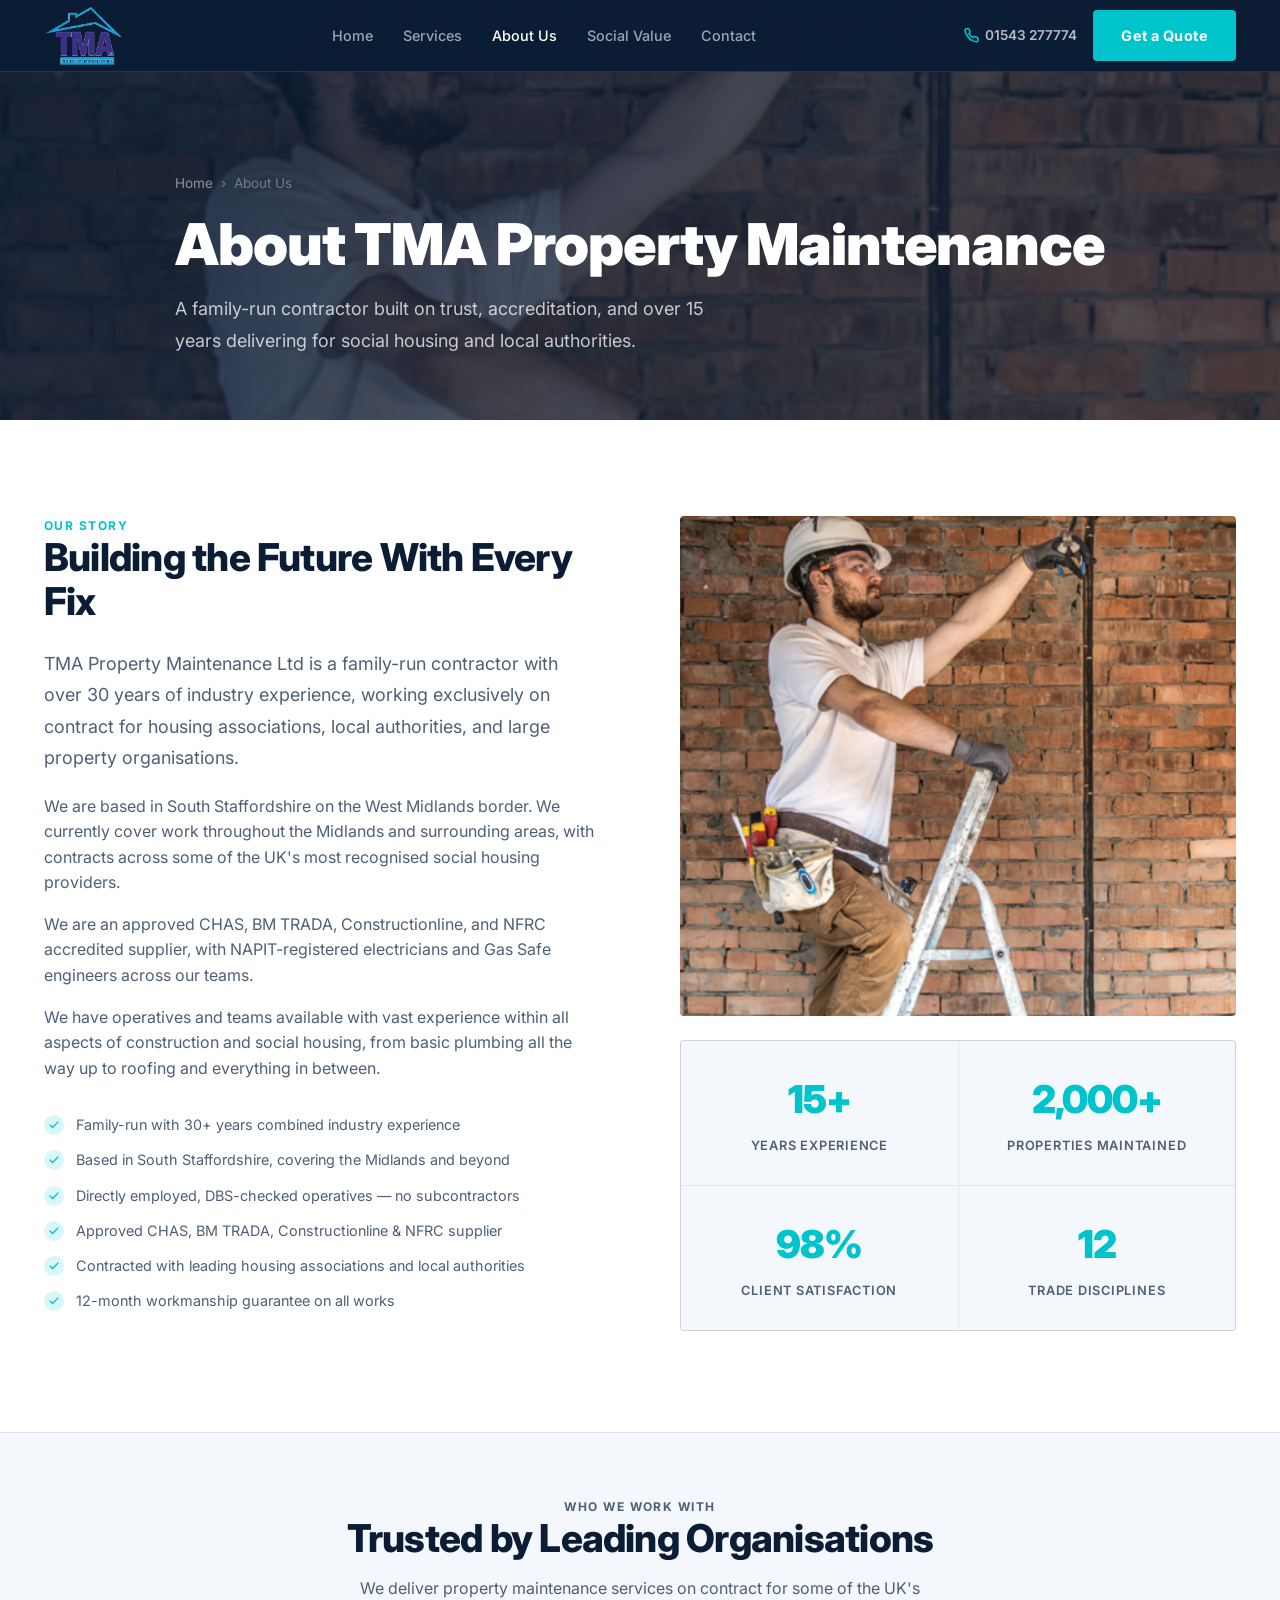
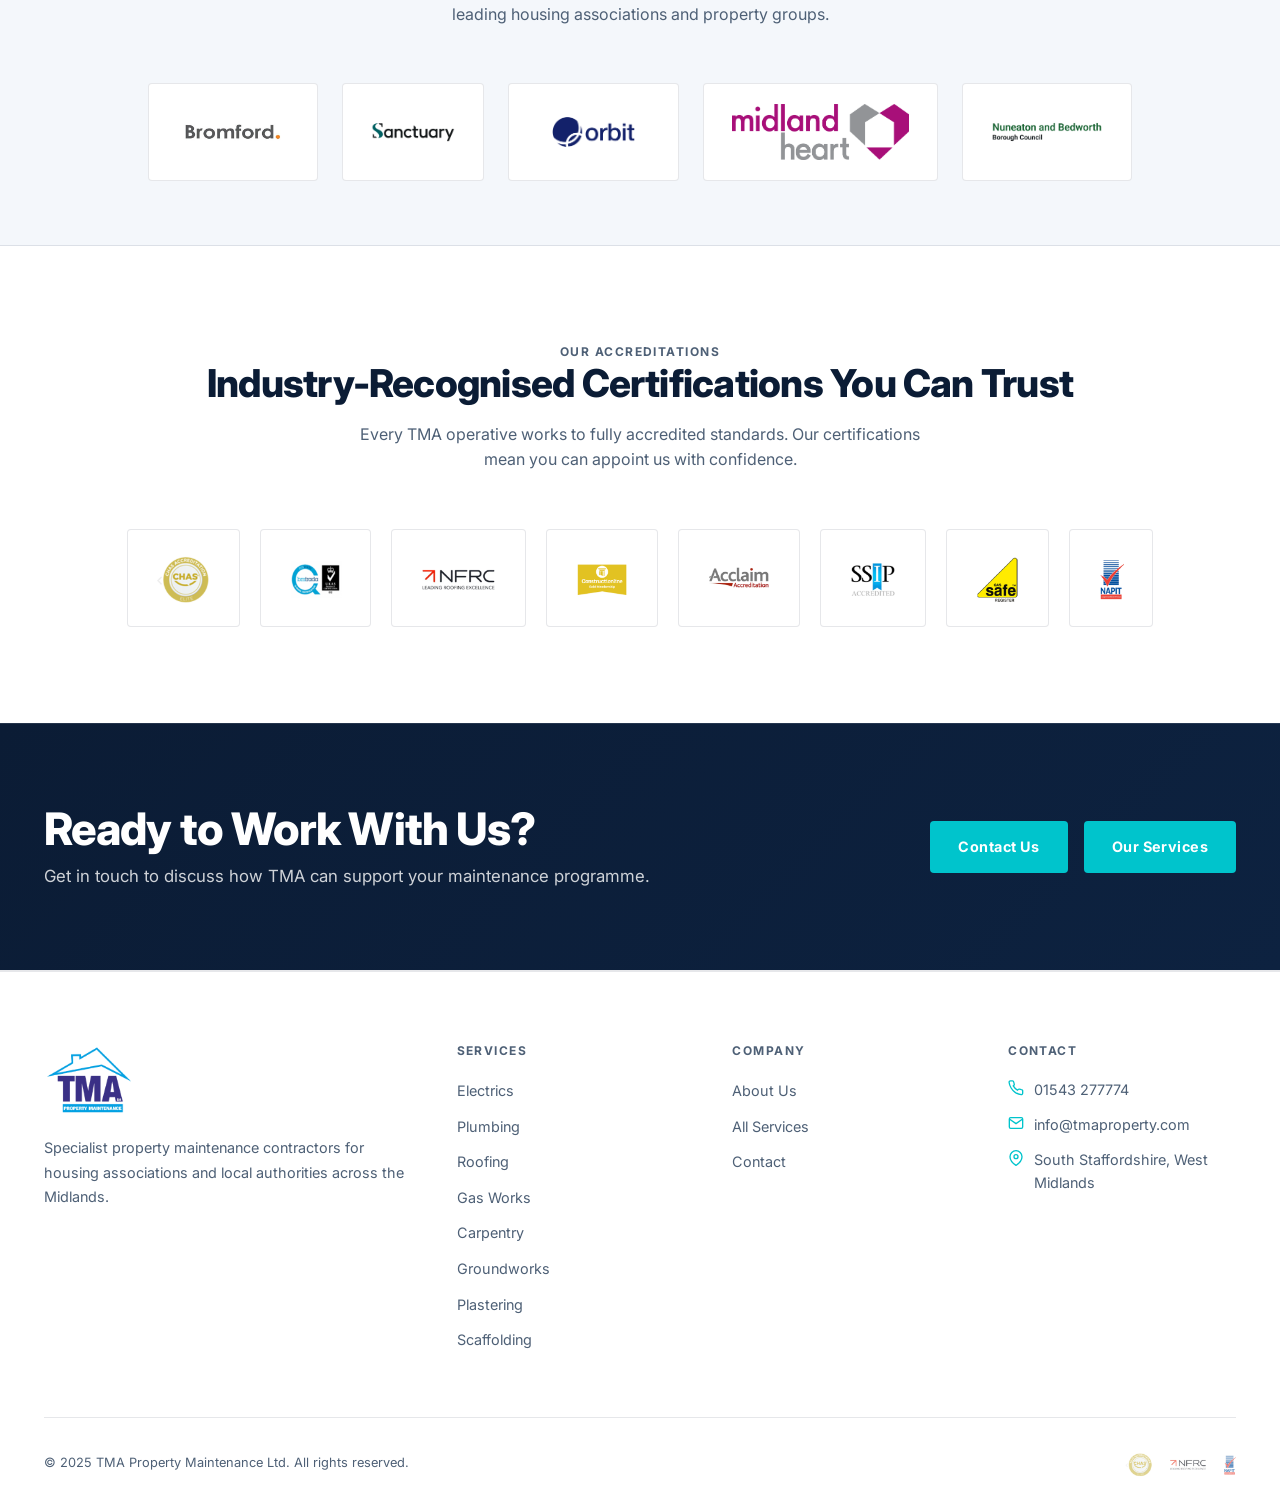
==== commit b68f43ba: "Remove white background from nav logo Generated transparent PNG from original RGBA logo using Python" ====
--- a/about.html
+++ b/about.html
@@ -13,7 +13,7 @@
 <nav class="nav">
   <div class="nav-inner">
     <a class="nav-logo" href="index.html">
-      <img src="images/tma-logo-Ce4q3ohI.png" alt="TMA Property Maintenance" />
+      <img src="images/tma-logo-transparent.png" alt="TMA Property Maintenance" />
     </a>
     <div class="nav-links">
       <a href="index.html">Home</a>
@@ -167,7 +167,7 @@
   <div class="container">
     <div class="footer-grid">
       <div class="footer-brand">
-        <img class="footer-logo" src="images/tma-logo-Ce4q3ohI.png" alt="TMA Property Maintenance" />
+        <img class="footer-logo" src="images/tma-logo-transparent.png" alt="TMA Property Maintenance" />
         <p>Specialist property maintenance contractors for housing associations and local authorities across the Midlands.</p>
       </div>
       <div class="footer-col">
--- a/css/style.css
+++ b/css/style.css
@@ -107,7 +107,7 @@
   display: flex; align-items: center; justify-content: space-between;
   height: 100%; max-width: var(--max-w); margin: 0 auto; padding: 0 24px;
 }
-.nav-logo img { height: 64px; width: auto; mix-blend-mode: screen; }
+.nav-logo img { height: 64px; width: auto; }
 .nav-links {
   display: flex; gap: 2px; align-items: center;
 }
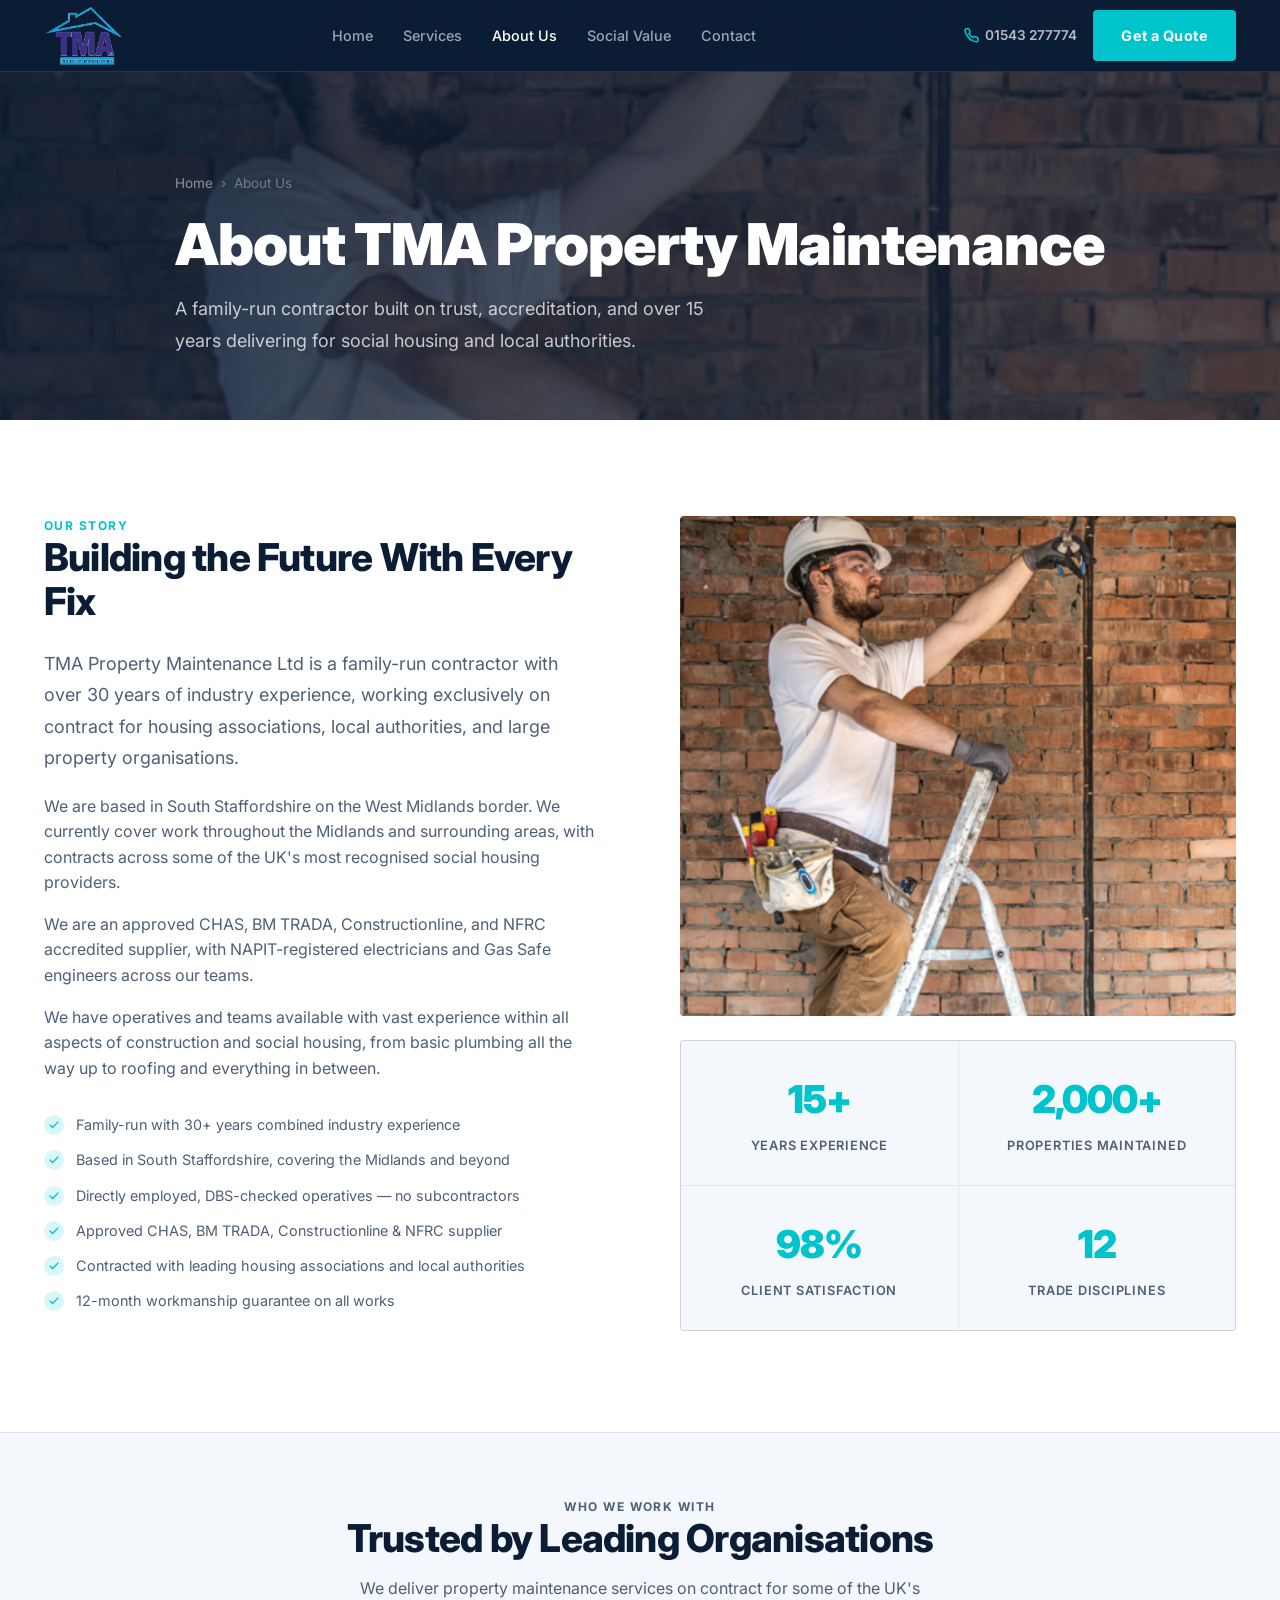
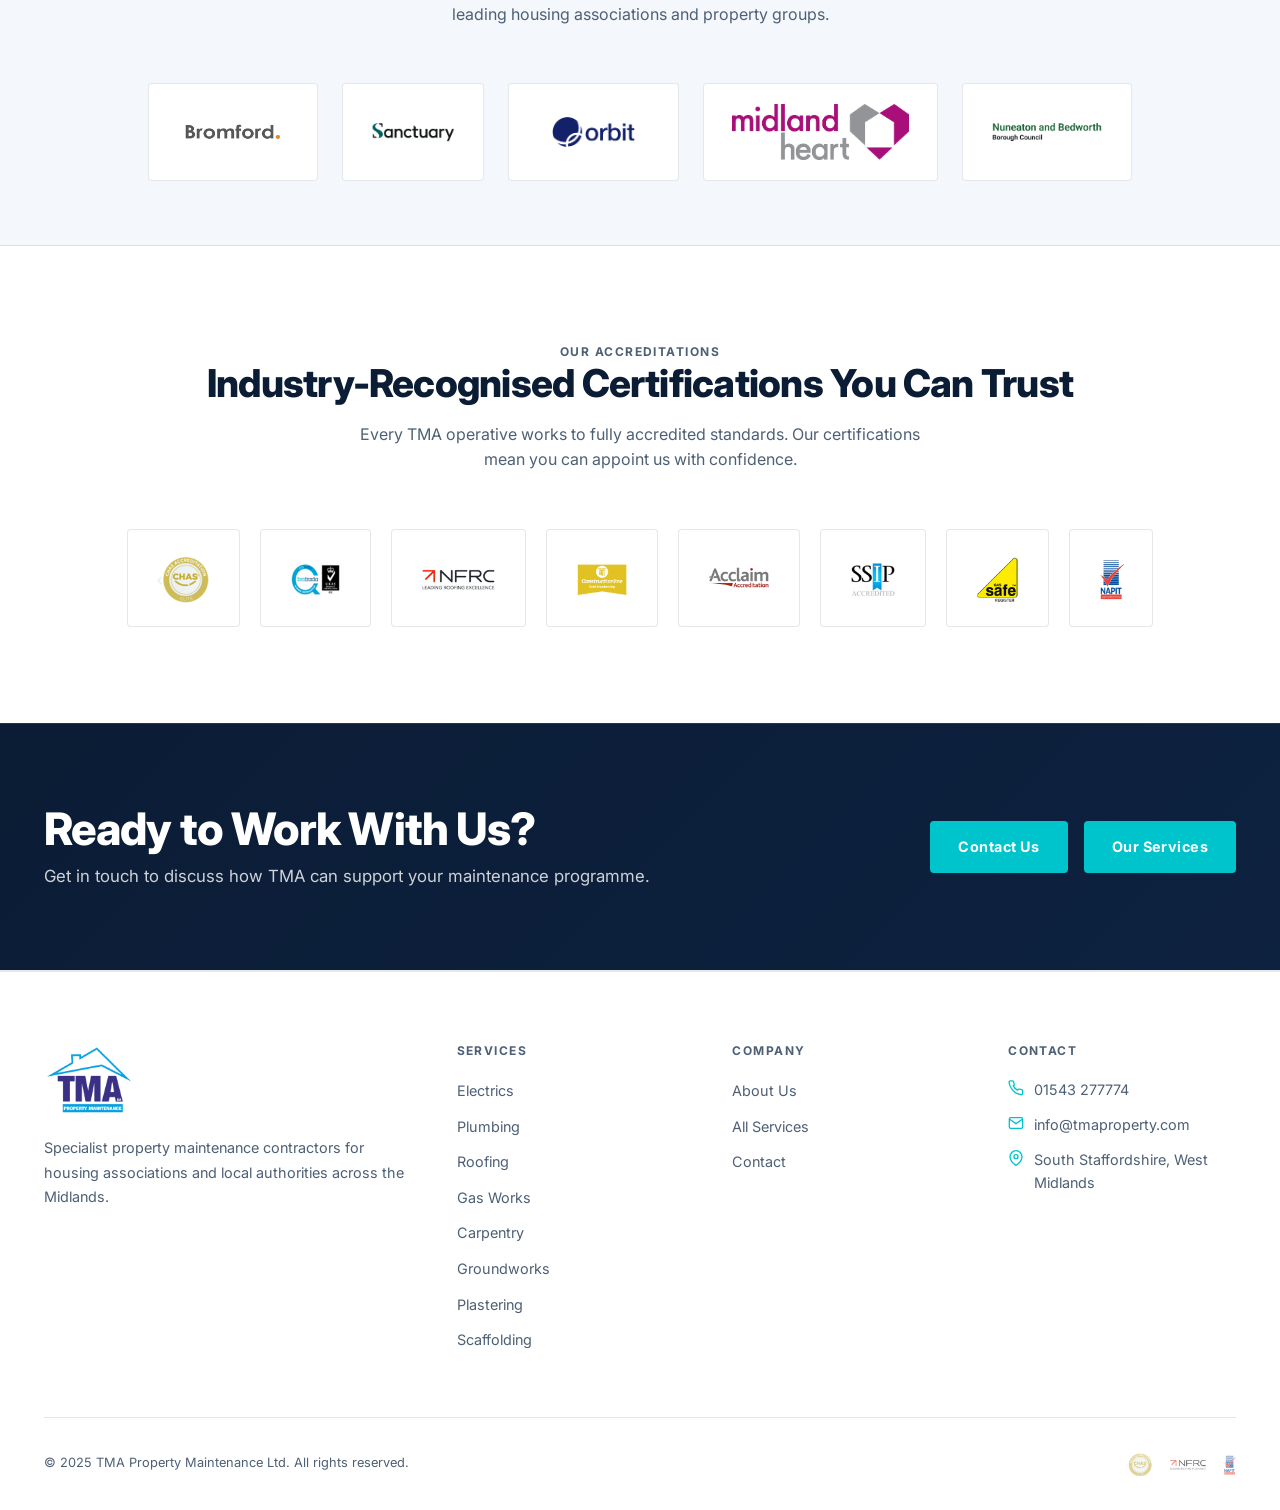
==== commit d1f2ee16: "Remove white backgrounds from client logos using Pillow Processed Bromford, Sanctuary, Midland Heart" ====
--- a/about.html
+++ b/about.html
@@ -116,11 +116,11 @@
       <p>We deliver property maintenance services on contract for some of the UK's leading housing associations and property groups.</p>
     </div>
     <div style="display:flex; gap:24px; flex-wrap:wrap; justify-content:center; align-items:center; margin-top:48px;">
-      <div class="accred-item"><img src="images/bromford-Bnw3CX1H.webp" alt="Bromford" /></div>
-      <div class="accred-item"><img src="images/sanctuary-BnesyGfM.jpg" alt="Sanctuary Group" /></div>
+      <div class="accred-item"><img src="images/bromford-Bnw3CX1H-transparent.png" alt="Bromford" /></div>
+      <div class="accred-item"><img src="images/sanctuary-BnesyGfM-transparent.png" alt="Sanctuary Group" /></div>
       <div class="accred-item"><img src="images/orbit-B9R9b-02.png" alt="Orbit" /></div>
-      <div class="accred-item"><img src="images/midland-heart-BrAoRGsY.png" alt="Midland Heart" /></div>
-      <div class="accred-item"><img src="images/nuneaton-bedworth-90QXfGd8.jpg" alt="Nuneaton &amp; Bedworth Borough Council" /></div>
+      <div class="accred-item"><img src="images/midland-heart-BrAoRGsY-transparent.png" alt="Midland Heart" /></div>
+      <div class="accred-item"><img src="images/nuneaton-bedworth-90QXfGd8-transparent.png" alt="Nuneaton &amp; Bedworth Borough Council" /></div>
     </div>
   </div>
 </section>
--- a/css/style.css
+++ b/css/style.css
@@ -254,8 +254,9 @@
   width: max-content;
 }
 .marquee-track img {
-  height: 52px; width: auto; max-width: 180px; object-fit: contain;
-  opacity: .9; transition: opacity .2s; flex-shrink: 0;
+  height: 72px; width: auto; max-width: 220px; object-fit: contain;
+  opacity: .85;
+  transition: opacity .2s; flex-shrink: 0;
 }
 .marquee-track img:hover { opacity: 1; }
 @keyframes marquee {
@@ -304,13 +305,10 @@
 }
 .service-card:hover { background: var(--bg-alt); }
 .service-card-icon {
-  width: 48px; height: 48px;
-  background: rgba(0,196,204,.12);
-  border-radius: var(--radius);
-  display: flex; align-items: center; justify-content: center;
-  margin-bottom: 20px;
-}
-.service-card-icon svg { width: 24px; height: 24px; color: var(--accent); }
+  margin-bottom: 24px;
+}
+.service-card-icon svg { width: 64px; height: 64px; color: var(--accent); }
+.service-card-icon img { width: 64px; height: 64px; object-fit: contain; display: block; }
 .service-card h3 { font-size: 1.1rem; font-weight: 700; margin-bottom: 10px; color: var(--text); }
 .service-card p  { font-size: .9rem; color: var(--text-muted); line-height: 1.6; flex: 1; }
 .service-card-link {
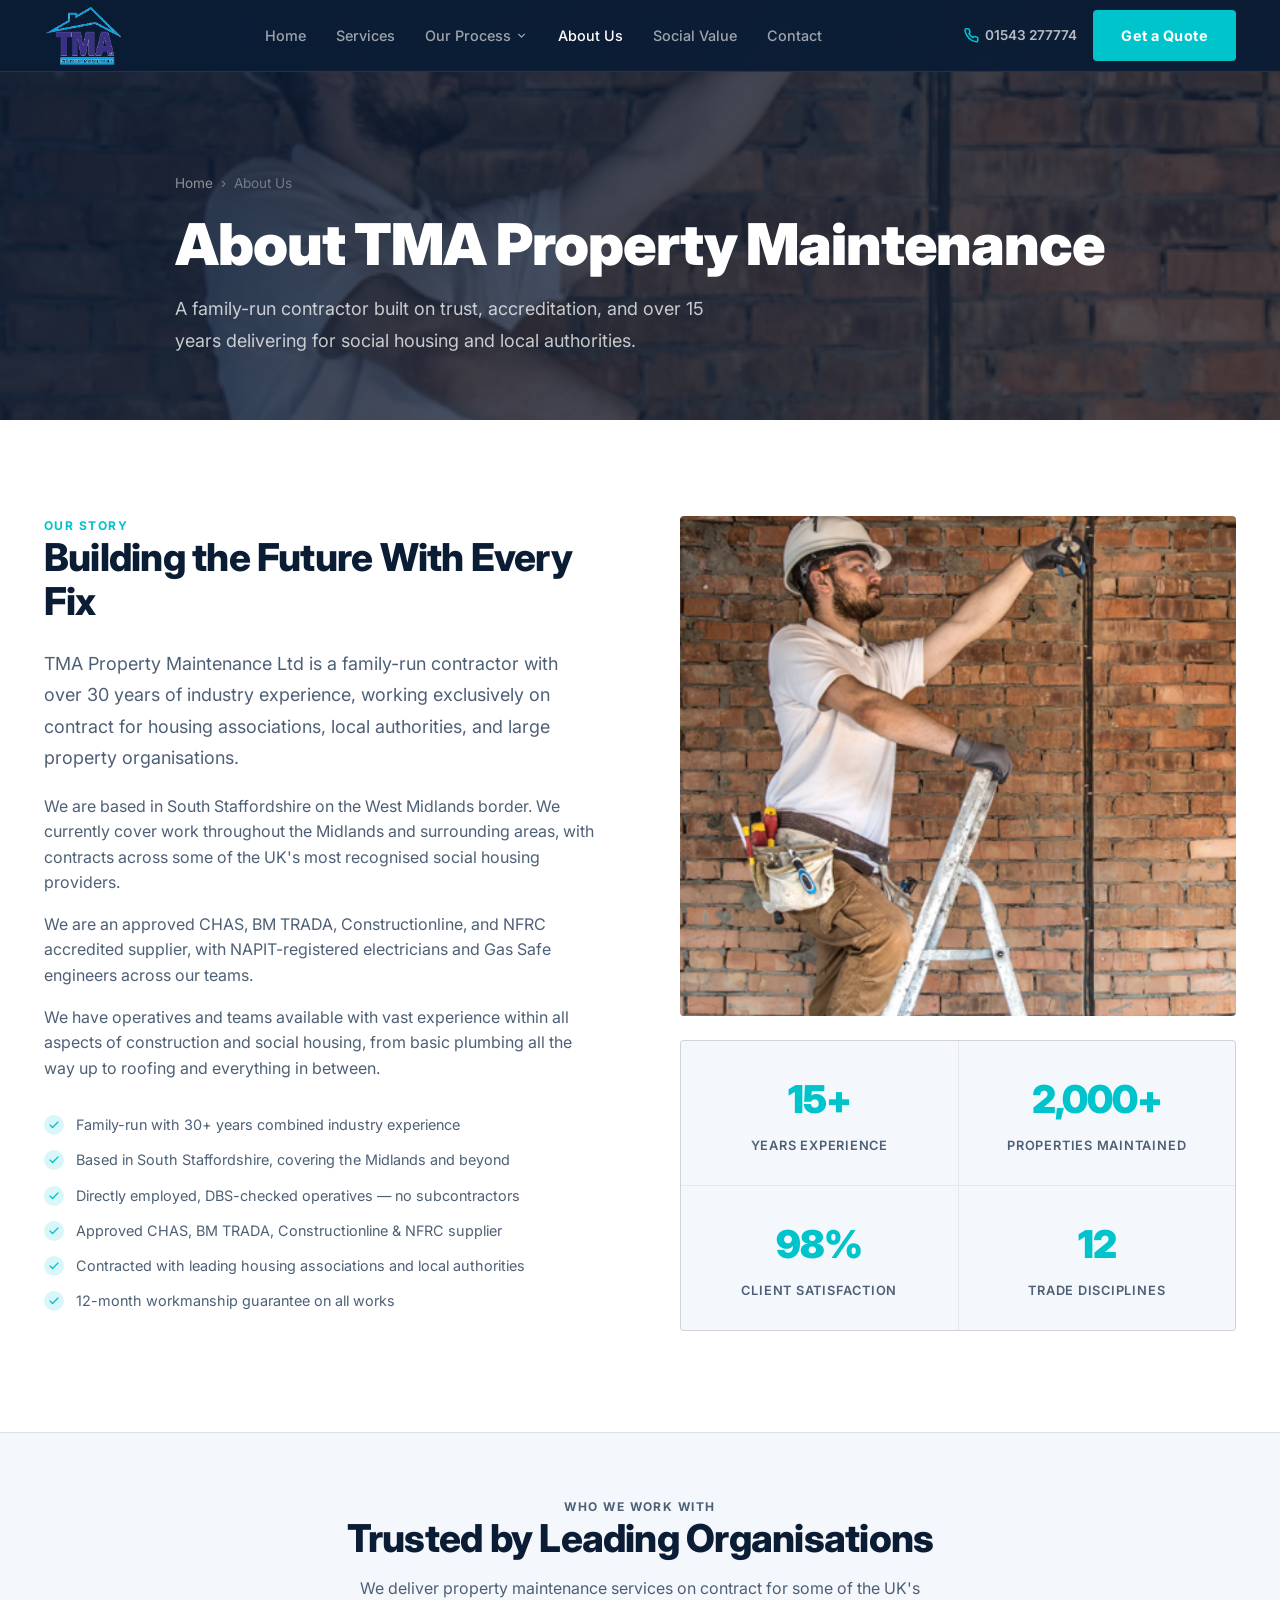
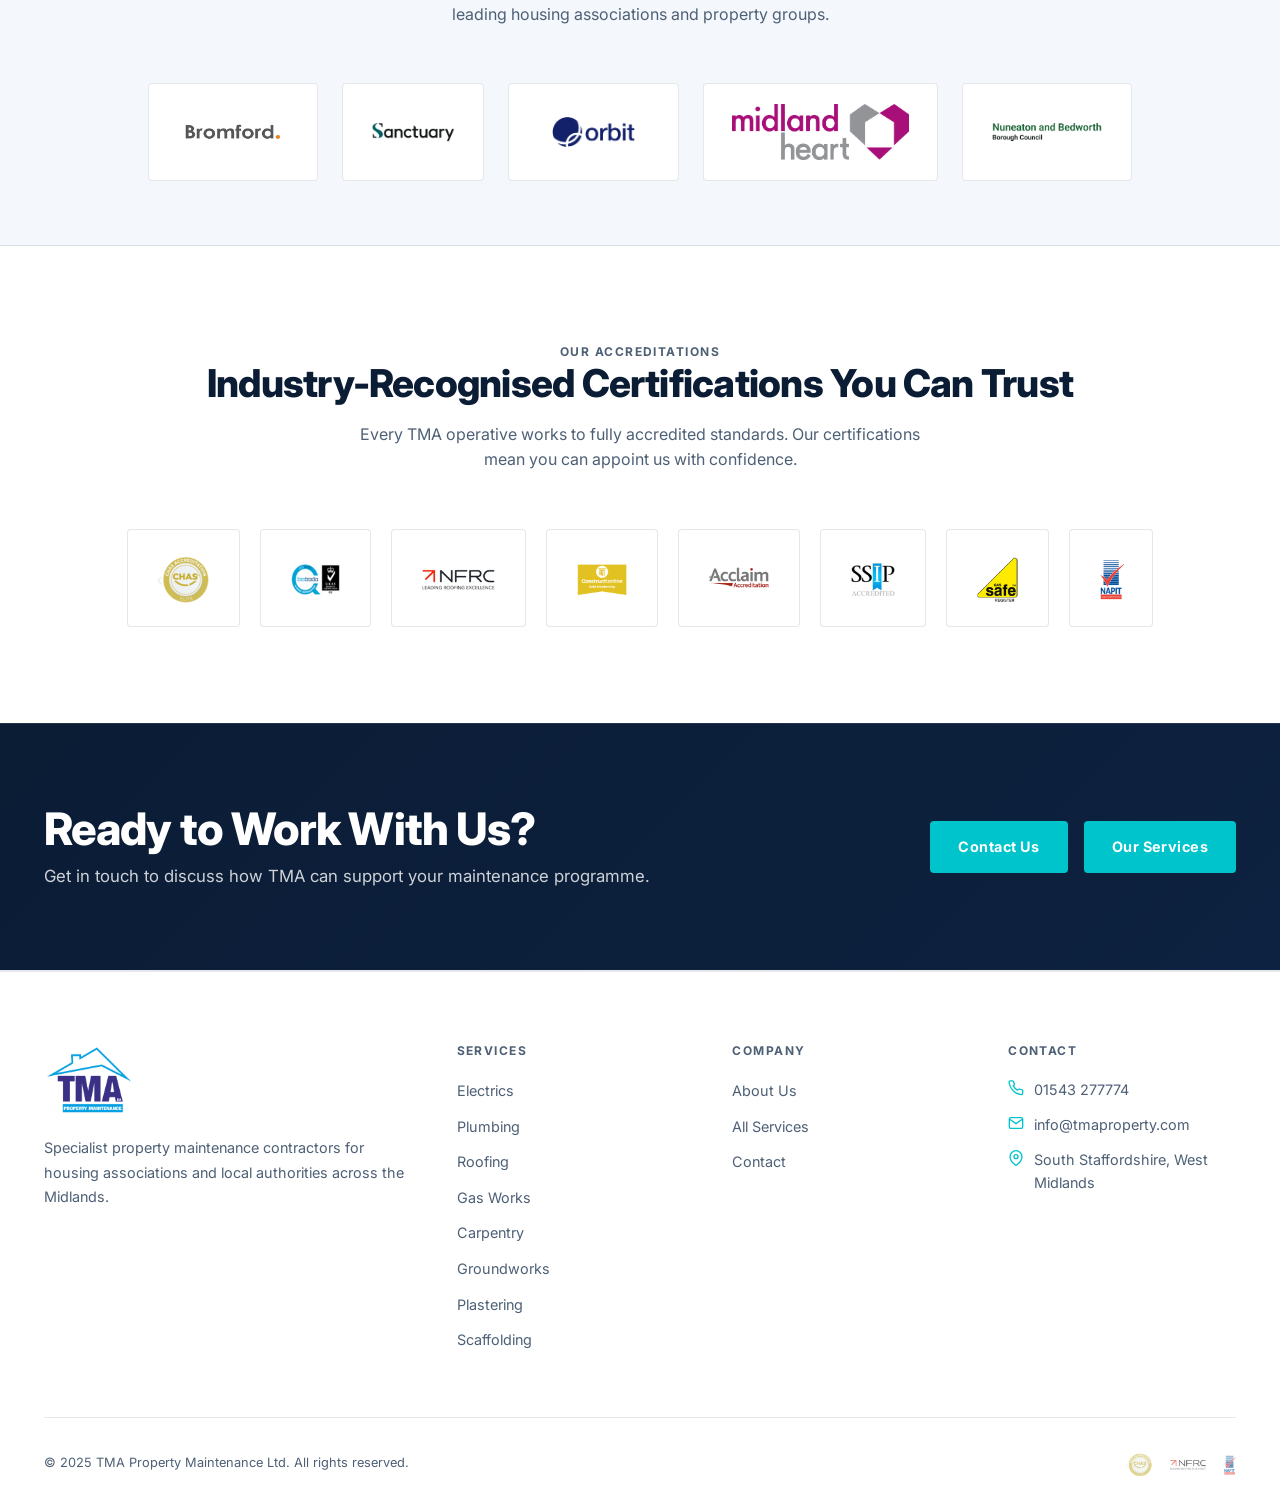
==== commit a0ca6c16: "Add Our Process pages, nav dropdown, form webhook, tighter layouts" ====
--- a/about.html
+++ b/about.html
@@ -18,6 +18,17 @@
     <div class="nav-links">
       <a href="index.html">Home</a>
       <a href="services.html">Services</a>
+      <div class="nav-dropdown-wrap">
+        <a class="nav-dropdown-trigger">
+          Our Process
+          <svg width="13" height="13" viewBox="0 0 24 24" fill="none" stroke="currentColor" stroke-width="2.5"><polyline points="6 9 12 15 18 9"/></svg>
+        </a>
+        <div class="nav-dropdown">
+          <a href="process/planned-works.html">Planned Works</a>
+          <a href="process/reactive-works.html">Reactive Works</a>
+          <a href="process/frameworks.html">Frameworks</a>
+        </div>
+      </div>
       <a href="about.html" class="active">About Us</a>
       <a href="social-values.html">Social Value</a>
       <a href="contact.html">Contact</a>
@@ -35,6 +46,10 @@
 <div class="mobile-menu" id="mobile-menu">
   <a href="index.html">Home</a>
   <a href="services.html">Services</a>
+  <span class="mobile-submenu-label">Our Process</span>
+  <a href="process/planned-works.html" class="mobile-sub-link">Planned Works</a>
+  <a href="process/reactive-works.html" class="mobile-sub-link">Reactive Works</a>
+  <a href="process/frameworks.html" class="mobile-sub-link">Frameworks</a>
   <a href="about.html">About Us</a>
   <a href="social-values.html">Social Value</a>
   <a href="contact.html">Contact</a>
--- a/css/style.css
+++ b/css/style.css
@@ -202,10 +202,14 @@
 }
 .home-hero-content {
   position: relative; z-index: 2;
-  max-width: 660px;
-}
+  max-width: 760px;
+  margin: 0 auto;
+  text-align: center;
+}
+.home-hero-content .lead { text-align: center; }
+.home-hero-content .hero-ctas { justify-content: center; }
 .home-hero-content h1 { margin-bottom: 16px; color: #fff; }
-.home-hero-content .lead { margin-bottom: 12px; max-width: 500px; color: rgba(255,255,255,0.8); }
+.home-hero-content .lead { margin-bottom: 12px; max-width: 560px; margin-left: auto; margin-right: auto; color: rgba(255,255,255,0.8); }
 .hero-tagline {
   display: inline-block;
   font-size: .72rem; font-weight: 700; letter-spacing: .14em; text-transform: uppercase;
@@ -220,6 +224,7 @@
   display: flex; gap: 28px; margin-top: 52px; padding-top: 40px;
   border-top: 1px solid rgba(255,255,255,0.15);
   flex-wrap: nowrap;
+  justify-content: center;
 }
 .hero-stat-num {
   font-size: 1.7rem; font-weight: 900; color: var(--accent);
@@ -229,10 +234,10 @@
 
 /* ── Marquee (partner logos) ────────────────────────── */
 .marquee-section {
-  background: var(--bg-alt);
+  background: #ffffff;
   border-top: 1px solid var(--border);
   border-bottom: 1px solid var(--border);
-  padding: 40px 0;
+  padding: 50px 0;
 }
 .marquee-label {
   text-align: center; font-size: .75rem; font-weight: 700;
@@ -249,15 +254,16 @@
           mask-image: linear-gradient(to right, transparent 0%, black 12%, black 88%, transparent 100%);
 }
 .marquee-track {
-  display: flex; gap: 56px; align-items: center;
-  animation: marquee 22s linear infinite;
+  display: flex; gap: 40px; align-items: center;
+  animation: marquee 14s linear infinite;
   width: max-content;
 }
 .marquee-track img {
-  height: 72px; width: auto; max-width: 220px; object-fit: contain;
-  opacity: .85;
-  transition: opacity .2s; flex-shrink: 0;
-}
+  height: 65px; width: auto; object-fit: contain;
+  opacity: .85; flex-shrink: 0;
+  transition: opacity .2s;
+}
+.marquee-track img.logo-lg { height: 90px; }
 .marquee-track img:hover { opacity: 1; }
 @keyframes marquee {
   from { transform: translateX(0); }
@@ -601,3 +607,249 @@
   animation: heroFadeUp .7s cubic-bezier(.22,.61,.36,1) forwards;
   animation-delay: 1s;
 }
+
+/* ── Nav Dropdown ─────────────────────────────────── */
+.nav-dropdown-wrap {
+  position: relative;
+  display: flex; align-items: center;
+}
+.nav-dropdown-trigger {
+  display: flex; align-items: center; gap: 4px;
+  padding: 8px 14px; border-radius: var(--radius);
+  font-size: .9rem; font-weight: 500; color: rgba(255,255,255,0.6);
+  transition: color .2s; cursor: pointer;
+  white-space: nowrap;
+}
+.nav-dropdown-trigger:hover,
+.nav-dropdown-trigger.active { color: #ffffff; }
+.nav-dropdown-trigger svg { transition: transform .25s; flex-shrink: 0; }
+.nav-dropdown-wrap:hover .nav-dropdown-trigger svg { transform: rotate(180deg); }
+
+.nav-dropdown {
+  position: absolute; top: 100%; left: 0;
+  background: var(--bg-dark);
+  border: 1px solid var(--border-dark);
+  border-radius: var(--radius);
+  min-width: 200px;
+  padding: 14px 6px 6px;
+  display: flex; flex-direction: column; gap: 2px;
+  opacity: 0; visibility: hidden; pointer-events: none;
+  transform: translateY(-6px);
+  transition: opacity .22s ease, transform .22s ease, visibility .22s;
+  z-index: 200;
+  box-shadow: 0 8px 32px rgba(0,0,0,.35);
+}
+.nav-dropdown-wrap:hover .nav-dropdown {
+  opacity: 1; visibility: visible; pointer-events: all; transform: translateY(0);
+}
+.nav-dropdown a {
+  display: block;
+  padding: 10px 14px; border-radius: 2px;
+  font-size: .875rem; font-weight: 500; color: rgba(255,255,255,0.65);
+  transition: color .15s, background .15s;
+  white-space: nowrap;
+}
+.nav-dropdown a:hover { color: #fff; background: rgba(255,255,255,0.07); }
+.nav-dropdown a.active { color: var(--accent); }
+
+/* Mobile process links */
+.mobile-menu .mobile-submenu-label {
+  padding: 12px 16px 4px;
+  font-size: .72rem; font-weight: 700; letter-spacing: .1em; text-transform: uppercase;
+  color: rgba(255,255,255,.35);
+}
+.mobile-menu .mobile-sub-link {
+  padding: 10px 28px;
+  font-size: .875rem; color: rgba(255,255,255,.6);
+}
+
+/* ── Process Placeholder Image ────────────────────── */
+.process-placeholder-img {
+  width: 100%; height: 320px;
+  background: var(--bg-alt);
+  border-bottom: 1px solid var(--border);
+  display: flex; flex-direction: column;
+  align-items: center; justify-content: center; gap: 12px;
+  color: var(--text-muted);
+}
+.process-placeholder-img svg { width: 40px; height: 40px; opacity: .35; }
+.process-placeholder-img span {
+  font-size: .8rem; font-weight: 600; letter-spacing: .08em;
+  text-transform: uppercase; opacity: .45;
+}
+@media (max-width: 768px) {
+  .process-placeholder-img { height: 200px; }
+}
+
+/* ── Process — Shared ─────────────────────────────── */
+.process-page-intro {
+  background: var(--bg-alt);
+  border-bottom: 1px solid var(--border);
+  padding: 48px 0;
+}
+.process-page-intro-inner {
+  display: grid; grid-template-columns: 1fr 1fr; gap: 48px; align-items: center;
+}
+.process-page-intro p { color: var(--text-muted); line-height: 1.7; font-size: .95rem; }
+.process-key-stats {
+  display: grid; grid-template-columns: repeat(4,1fr); gap: 1px;
+  background: var(--border); border: 1px solid var(--border); border-radius: var(--radius); overflow: hidden;
+}
+.pks-item {
+  background: #fff; padding: 20px 16px; text-align: center;
+}
+.pks-num  { font-size: 1.5rem; font-weight: 900; color: var(--accent); line-height: 1; display: block; }
+.pks-label { font-size: .65rem; font-weight: 700; text-transform: uppercase; letter-spacing: .08em; color: var(--text-muted); margin-top: 4px; display: block; }
+
+.process-section { padding: 72px 0; }
+.process-section-header {
+  text-align: center; margin-bottom: 52px;
+}
+.process-section-header h2 { margin-bottom: 10px; }
+.process-section-header p  { color: var(--text-muted); font-size: .95rem; max-width: 520px; margin: 0 auto; }
+
+/* shared card */
+.p-card {
+  background: var(--bg-alt); border: 1px solid var(--border);
+  border-radius: var(--radius); padding: 18px 20px;
+  transition: border-color .3s;
+}
+.p-card-num {
+  font-size: .62rem; font-weight: 800; letter-spacing: .12em; text-transform: uppercase;
+  color: var(--accent); display: block; margin-bottom: 6px;
+}
+.p-card h3 { font-size: .95rem; font-weight: 700; color: var(--text); margin-bottom: 6px; }
+.p-card p  { font-size: .83rem; color: var(--text-muted); line-height: 1.6; }
+
+/* ── Layout A: Zigzag (Planned Works) ─────────────── */
+.zig-timeline {
+  position: relative; max-width: 820px; margin: 0 auto; padding: 0 16px;
+}
+.zig-timeline::before {
+  content: ''; position: absolute; left: 50%; top: 0; bottom: 0;
+  width: 2px; background: var(--border); transform: translateX(-50%);
+}
+.zig-line {
+  position: absolute; left: 50%; top: 0; width: 2px;
+  background: var(--accent); transform: translateX(-50%); height: 0;
+}
+.zig-step {
+  display: grid; grid-template-columns: 1fr 56px 1fr;
+  align-items: start; margin-bottom: 28px;
+  opacity: 0; transform: translateY(20px);
+  transition: opacity .5s ease, transform .5s ease;
+}
+.zig-step.visible { opacity: 1; transform: translateY(0); }
+.zig-step.visible .p-card { border-color: rgba(0,196,204,.25); }
+
+.zig-left  { padding-right: 28px; }
+.zig-right { padding-left: 28px; }
+.zig-mid   { display: flex; flex-direction: column; align-items: center; }
+
+.zig-node {
+  width: 46px; height: 46px; border-radius: 50%; flex-shrink: 0;
+  background: var(--bg-dark); border: 2px solid var(--border);
+  display: flex; align-items: center; justify-content: center;
+  transition: border-color .4s; z-index: 2;
+}
+.zig-step.visible .zig-node { border-color: var(--accent); }
+.zig-node svg { width: 18px; height: 18px; color: rgba(255,255,255,.35); transition: color .4s; }
+.zig-step.visible .zig-node svg { color: var(--accent); }
+.zig-connector { width: 2px; flex: 1; min-height: 20px; background: var(--border); margin: 3px 0; }
+
+/* ── Layout B: Left-Rail (Reactive Works) ─────────── */
+.rail-timeline {
+  position: relative; max-width: 700px; margin: 0 auto;
+  padding-left: 68px;
+}
+.rail-timeline::before {
+  content: ''; position: absolute; left: 20px; top: 0; bottom: 0;
+  width: 2px; background: var(--border);
+}
+.rail-line {
+  position: absolute; left: 20px; top: 0;
+  width: 2px; background: var(--accent); height: 0;
+}
+.rail-step {
+  position: relative; margin-bottom: 20px;
+  opacity: 0; transform: translateX(-18px);
+  transition: opacity .45s ease, transform .45s ease;
+}
+.rail-step.visible { opacity: 1; transform: translateX(0); }
+.rail-step.visible .p-card { border-color: rgba(0,196,204,.25); }
+.rail-node {
+  position: absolute; left: -58px; top: 14px;
+  width: 40px; height: 40px; border-radius: 50%;
+  background: var(--bg-dark); border: 2px solid var(--border);
+  display: flex; align-items: center; justify-content: center;
+  transition: border-color .4s;
+}
+.rail-step.visible .rail-node { border-color: var(--accent); }
+.rail-node svg { width: 16px; height: 16px; color: rgba(255,255,255,.35); transition: color .4s; }
+.rail-step.visible .rail-node svg { color: var(--accent); }
+
+/* ── Layout C: Flow Grid (Frameworks) ─────────────── */
+.flow-grid { max-width: 960px; margin: 0 auto; }
+.flow-row  { display: grid; gap: 12px; }
+.flow-row-3 { grid-template-columns: 1fr 1fr 1fr; }
+.flow-row-2 { grid-template-columns: 1fr 1fr; max-width: 640px; margin: 0 auto; }
+.flow-row-1 { grid-template-columns: 1fr; max-width: 320px; margin: 0 auto; }
+
+.flow-step {
+  opacity: 0; transform: translateY(18px);
+  transition: opacity .45s ease, transform .45s ease;
+  display: flex; flex-direction: column;
+}
+.flow-step.visible { opacity: 1; transform: translateY(0); }
+.flow-step .p-card { flex: 1; }
+.flow-step.visible .p-card { border-color: rgba(0,196,204,.25); }
+
+.flow-row { align-items: stretch; }
+
+.p-card-icon {
+  width: 34px; height: 34px; border-radius: 50%;
+  background: rgba(0,196,204,.1);
+  display: flex; align-items: center; justify-content: center;
+  margin-bottom: 10px;
+}
+.p-card-icon svg { width: 15px; height: 15px; color: var(--accent); }
+
+.flow-arrow {
+  display: flex; align-items: center; justify-content: center;
+  height: 32px; color: rgba(0,196,204,.4); margin: 4px 0;
+}
+.flow-arrow svg { width: 18px; height: 18px; }
+
+/* ── Process Responsive ───────────────────────────── */
+@media (max-width: 900px) {
+  .flow-row-3 { grid-template-columns: 1fr 1fr; }
+  .flow-row-2 { max-width: 100%; }
+}
+@media (max-width: 768px) {
+  .process-page-intro-inner { grid-template-columns: 1fr; gap: 28px; }
+  .process-key-stats { grid-template-columns: 1fr 1fr; }
+
+  /* Zigzag → single column on mobile */
+  .zig-timeline::before { left: 22px; }
+  .zig-line              { left: 22px; }
+  .zig-timeline { padding: 0 0 0 0; }
+  .zig-step { grid-template-columns: 48px 1fr; }
+  /* on mobile all zig cards collapse to single column */
+  .zig-step .zig-left,
+  .zig-step .zig-right { padding: 0 0 0 16px; }
+  .zig-step .zig-mid   { grid-column: 1; }
+  /* hide the empty cell — odd steps: empty left, even steps: empty right */
+  .zig-step:nth-child(odd)  .zig-left  { display: none; }
+  .zig-step:nth-child(odd)  .zig-right { padding-left: 16px; }
+  .zig-step:nth-child(even) .zig-right { display: none; }
+  .zig-step:nth-child(even) .zig-left  { padding-right: 0; padding-left: 16px; }
+
+  /* Rail — shrink padding */
+  .rail-timeline { padding-left: 52px; }
+  .rail-timeline::before { left: 14px; }
+  .rail-line { left: 14px; }
+  .rail-node { left: -44px; width: 34px; height: 34px; }
+
+  /* Flow grid → single column */
+  .flow-row-3, .flow-row-2 { grid-template-columns: 1fr; max-width: 100%; }
+}
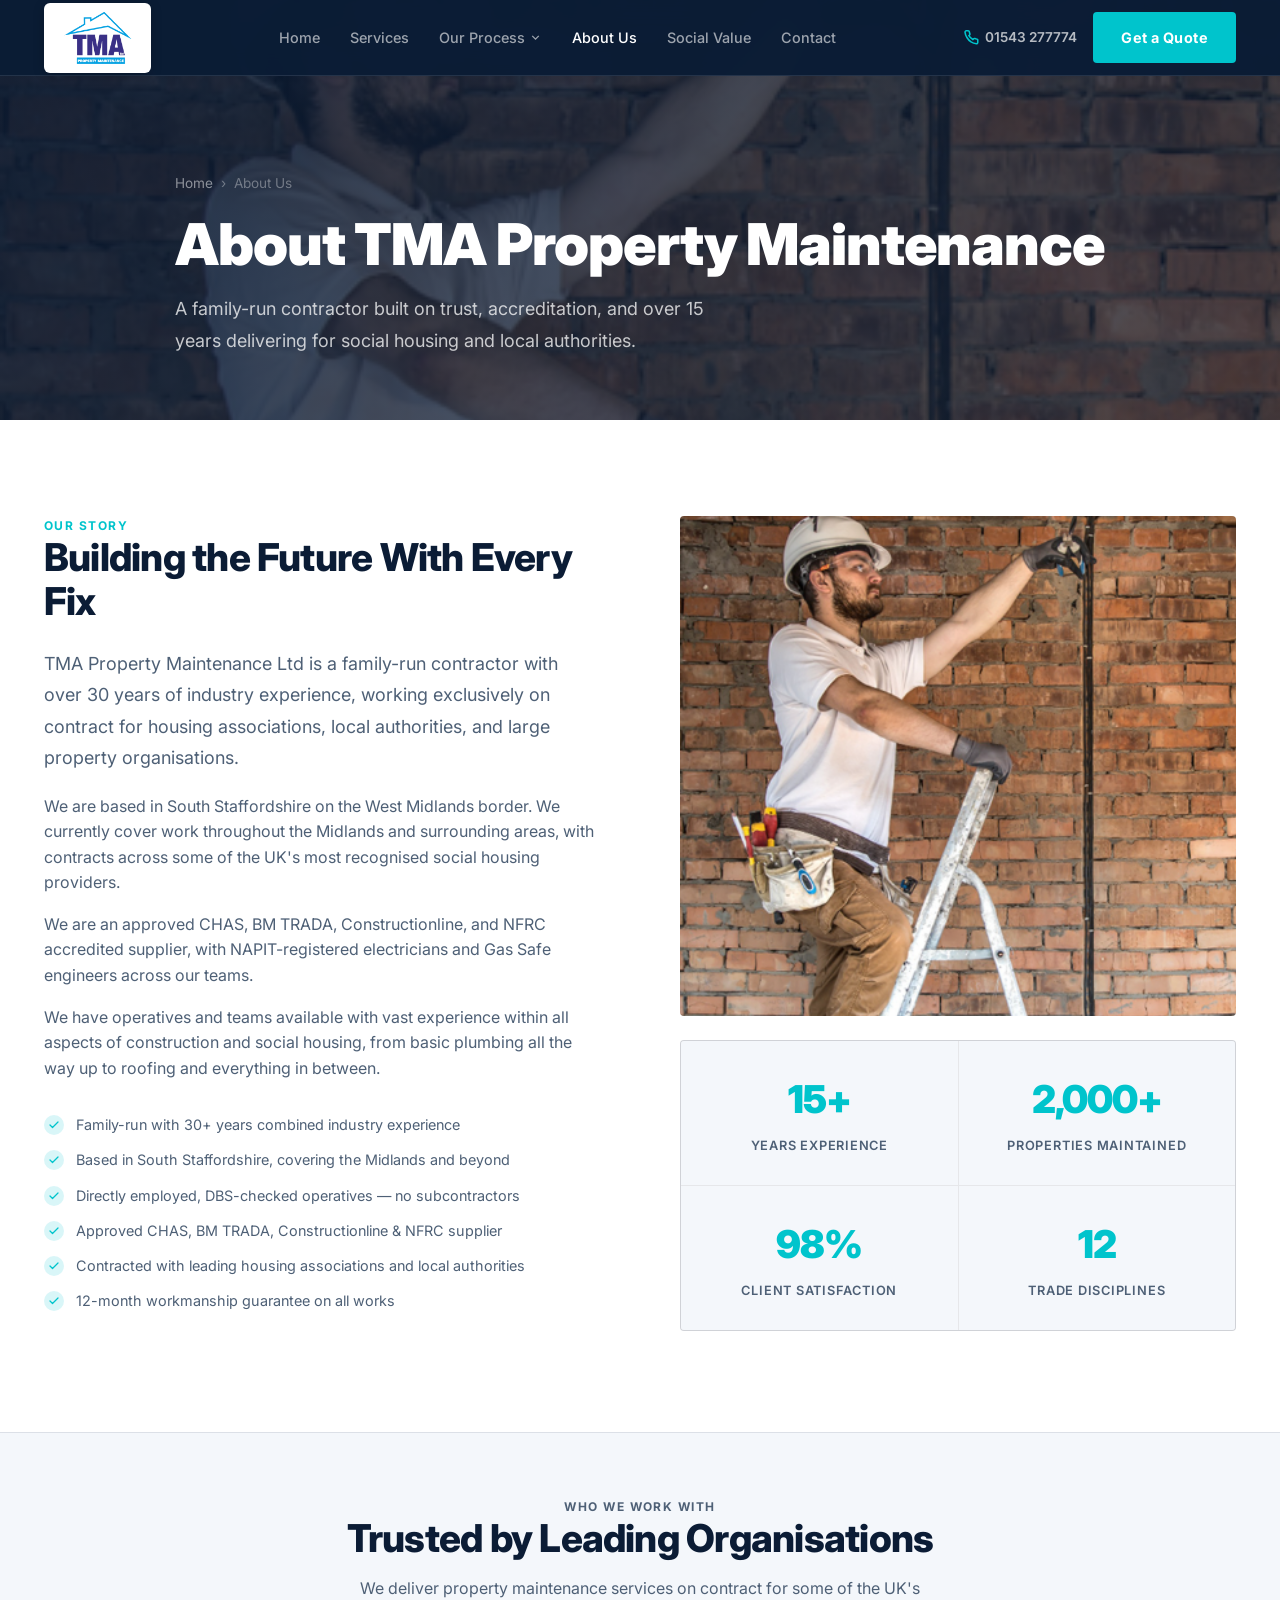
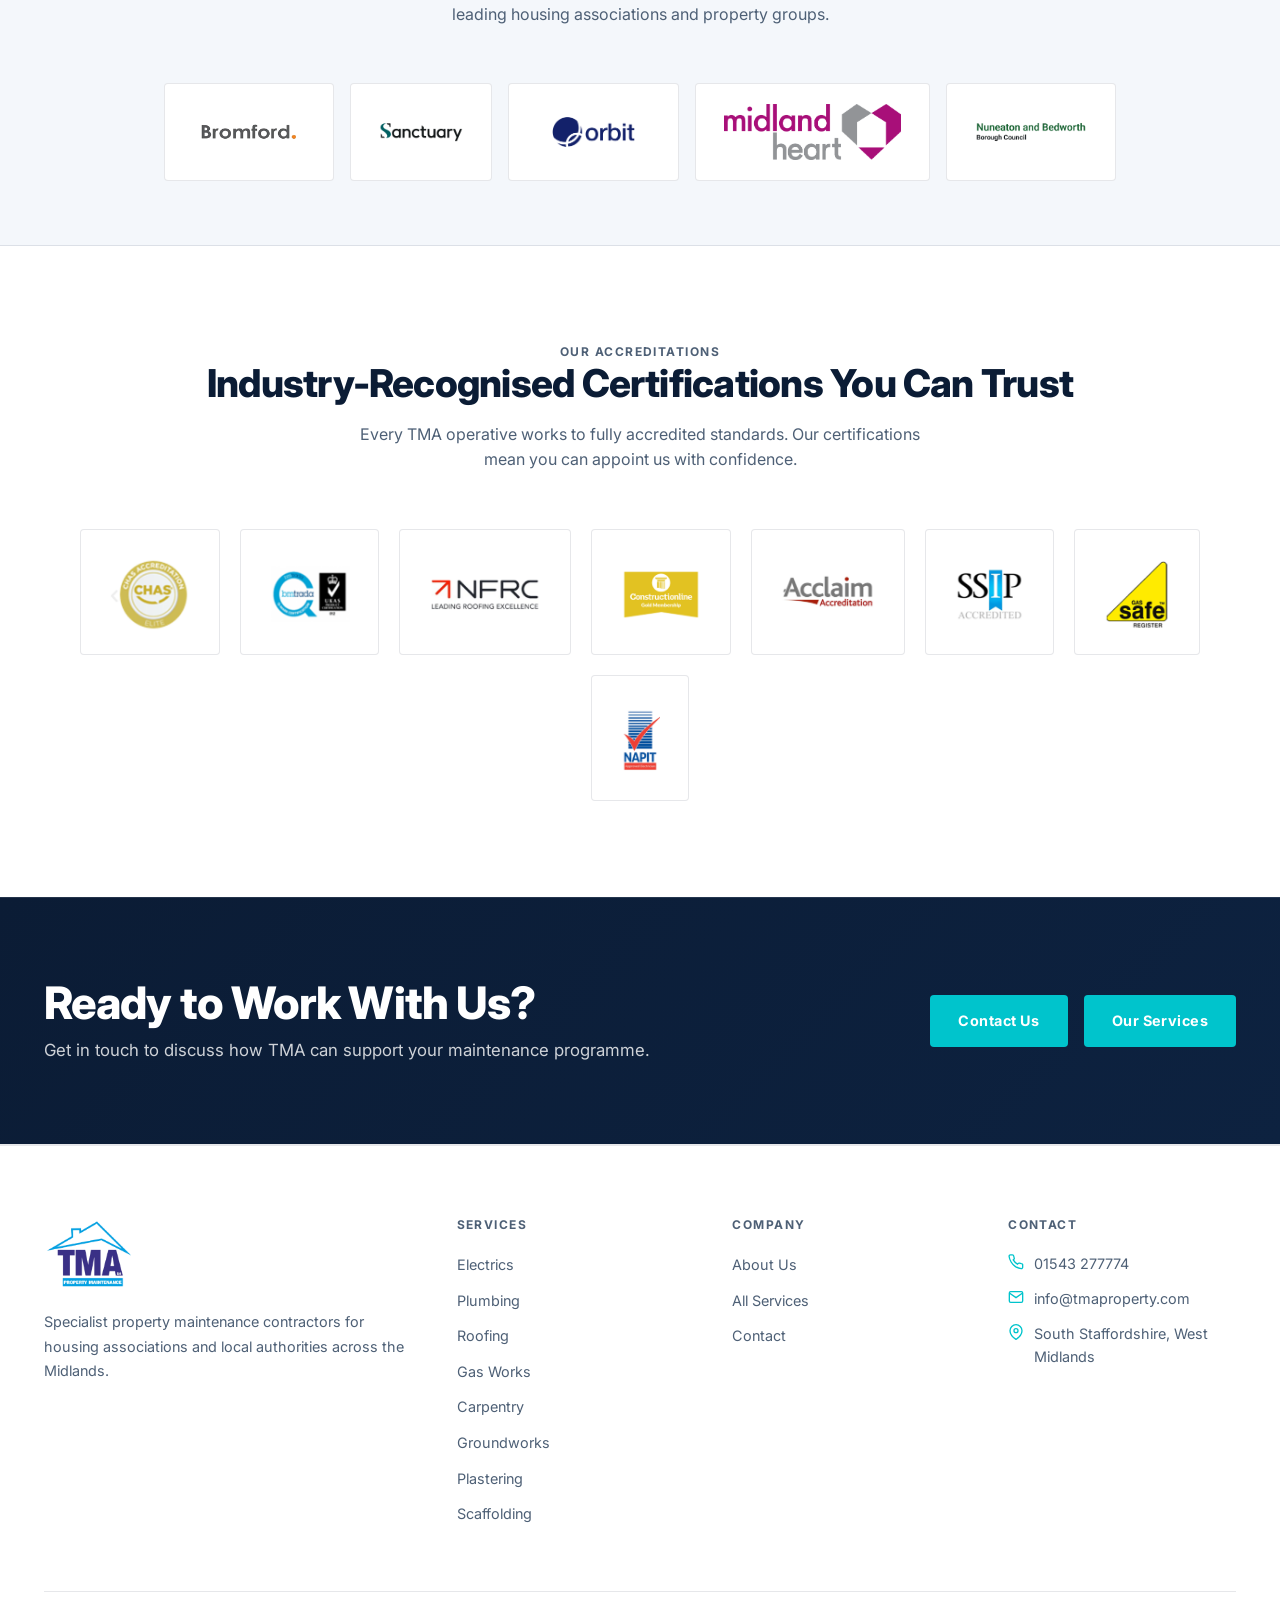
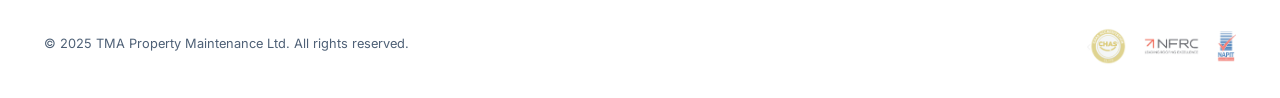
==== commit 92b9b698: "Footer logos nowrap, client logos smaller, marquee images bigger - Footer accred: flex-wrap nowrap s" ====
--- a/about.html
+++ b/about.html
@@ -130,7 +130,7 @@
       <h2 class="display-md">Trusted by Leading Organisations</h2>
       <p>We deliver property maintenance services on contract for some of the UK's leading housing associations and property groups.</p>
     </div>
-    <div style="display:flex; gap:24px; flex-wrap:wrap; justify-content:center; align-items:center; margin-top:48px;">
+    <div class="client-logos" style="display:flex; flex-wrap:nowrap; gap:16px; justify-content:center; align-items:center; margin-top:48px;">
       <div class="accred-item"><img src="images/bromford-Bnw3CX1H-transparent.png" alt="Bromford" /></div>
       <div class="accred-item"><img src="images/sanctuary-BnesyGfM-transparent.png" alt="Sanctuary Group" /></div>
       <div class="accred-item"><img src="images/orbit-B9R9b-02.png" alt="Orbit" /></div>
--- a/css/style.css
+++ b/css/style.css
@@ -22,7 +22,7 @@
   --text-light:  #ffffff;
   --border:      rgba(11,28,53,0.10);
   --border-dark: rgba(255,255,255,0.10);
-  --nav-h:       72px;
+  --nav-h:       76px;
   --radius:      4px;
   --max-w:       1240px;
   --font:        'Inter', system-ui, -apple-system, sans-serif;
@@ -107,7 +107,18 @@
   display: flex; align-items: center; justify-content: space-between;
   height: 100%; max-width: var(--max-w); margin: 0 auto; padding: 0 24px;
 }
-.nav-logo img { height: 64px; width: auto; }
+.nav-logo {
+  position: relative; z-index: 10;
+  background: #ffffff;
+  border-radius: 6px;
+  padding: 6px 18px;
+  box-shadow: 0 2px 12px rgba(0,0,0,0.2);
+  display: flex; align-items: center;
+}
+.nav-logo img {
+  height: 58px; width: auto;
+  display: block;
+}
 .nav-links {
   display: flex; gap: 2px; align-items: center;
 }
@@ -259,11 +270,11 @@
   width: max-content;
 }
 .marquee-track img {
-  height: 65px; width: auto; object-fit: contain;
+  height: 85px; width: auto; object-fit: contain;
   opacity: .85; flex-shrink: 0;
   transition: opacity .2s;
 }
-.marquee-track img.logo-lg { height: 90px; }
+.marquee-track img.logo-lg { height: 115px; }
 .marquee-track img:hover { opacity: 1; }
 @keyframes marquee {
   from { transform: translateX(0); }
@@ -367,7 +378,8 @@
   transition: border-color .2s, box-shadow .2s;
 }
 .accred-item:hover { border-color: var(--accent); box-shadow: 0 2px 12px rgba(0,196,204,.12); }
-.accred-item img { height: 56px; width: auto; object-fit: contain; }
+.accred-item img { height: 84px; width: auto; object-fit: contain; }
+.client-logos .accred-item img { height: 56px; }
 
 /* ── CTA Banner ─────────────────────────────────────── */
 .cta-banner {
@@ -414,9 +426,9 @@
 }
 .footer-bottom p { font-size: .8rem; color: var(--text-muted); }
 .footer-accred {
-  display: flex; gap: 16px; align-items: center;
-}
-.footer-accred img { height: 28px; width: auto; opacity: .65; }
+  display: flex; flex-wrap: nowrap; gap: 16px; align-items: center;
+}
+.footer-accred img { height: 42px; width: auto; opacity: .65; }
 
 /* ── Service Sub-page ───────────────────────────────── */
 .service-hero {
